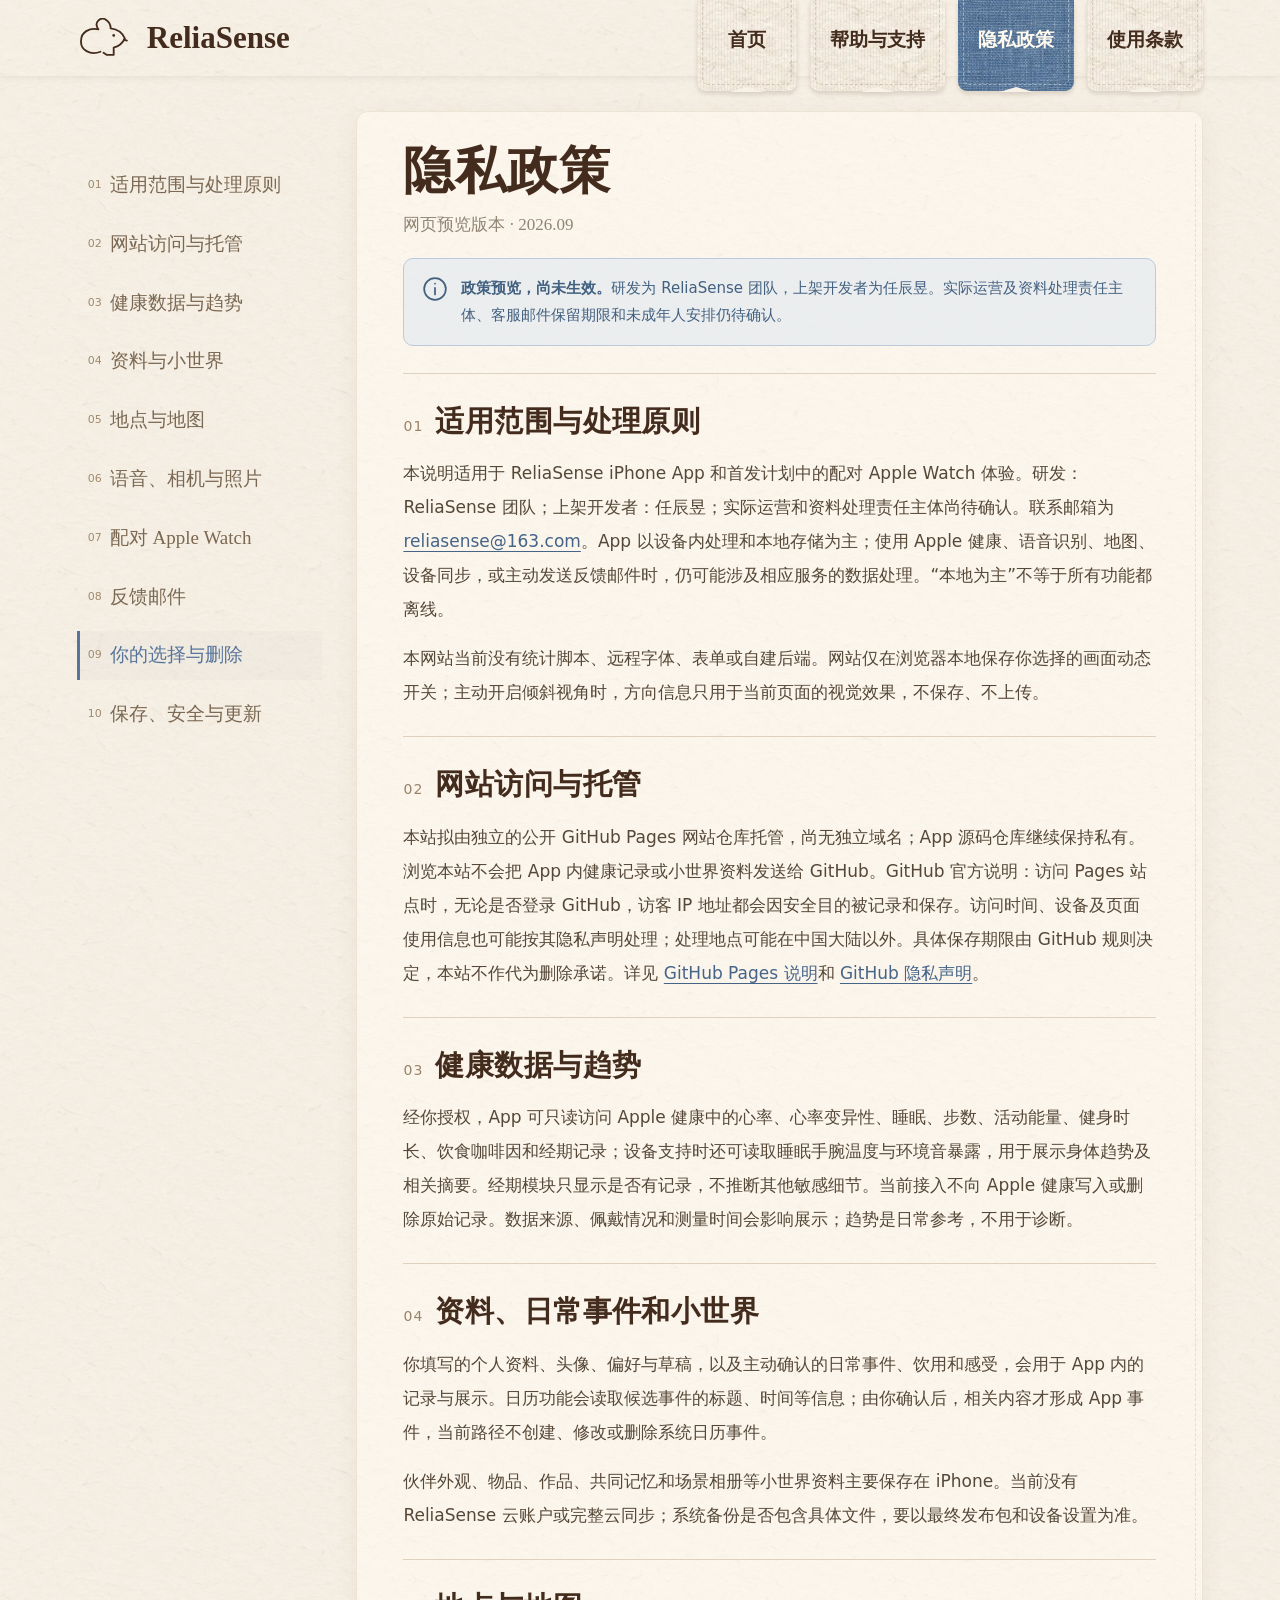
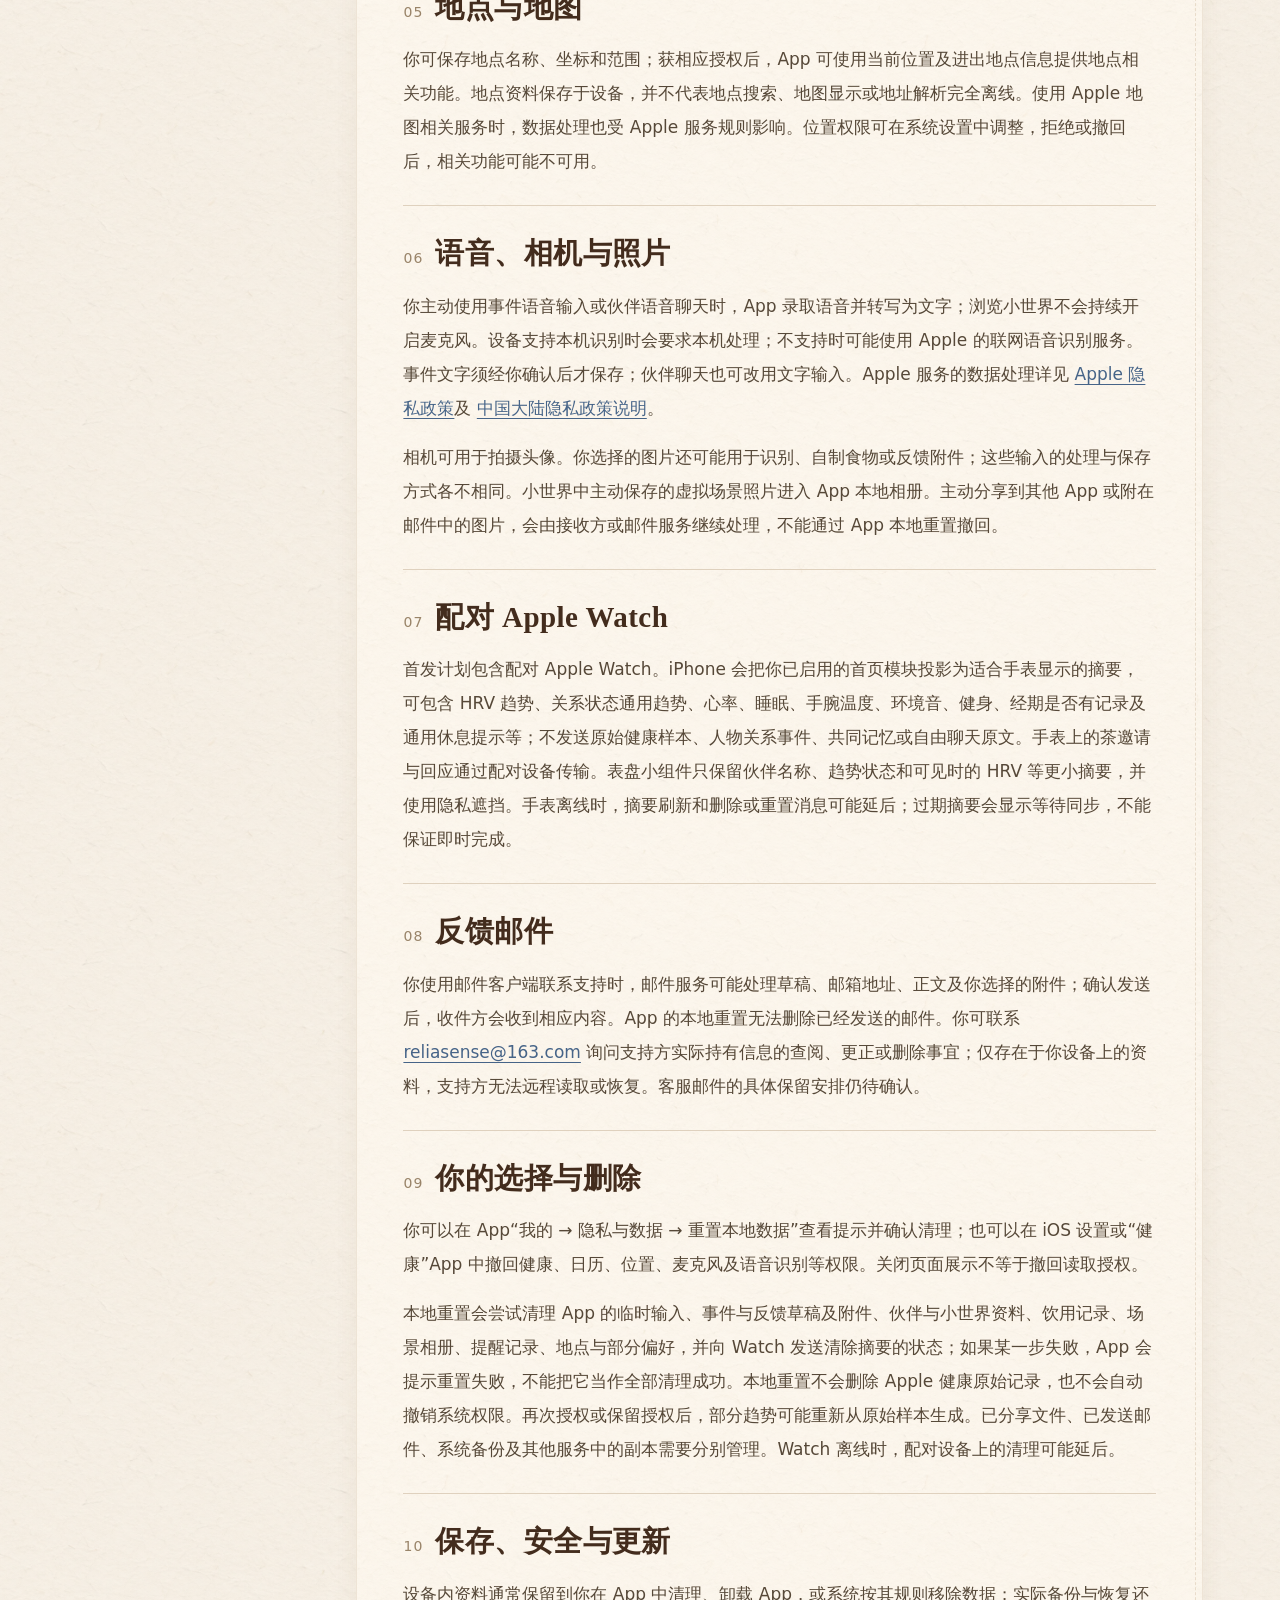
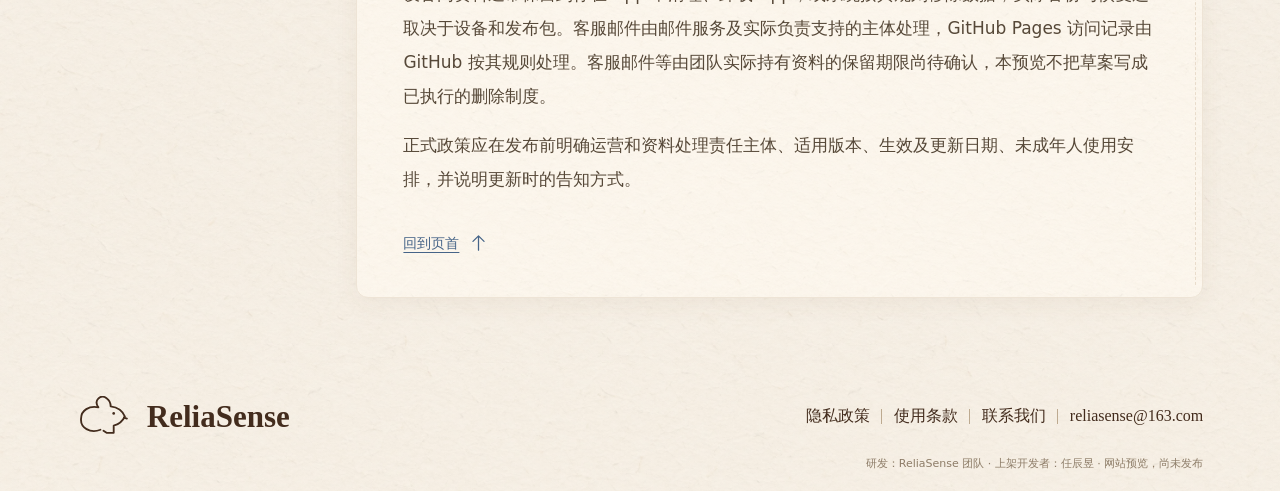
==== privacy/index.html @ 0015ffad "初始化独立 GitHub Pages 发布包" ====
<!doctype html>
<html lang="zh-CN"><head><meta charset="utf-8"><meta name="viewport" content="width=device-width,initial-scale=1"><meta name="theme-color" content="#f7f1e7"><meta name="description" content="ReliaSense 隐私政策预览：了解相关功能、资料处理及你的选择。"><meta name="robots" content="noindex,nofollow"><title>隐私政策 · ReliaSense</title><link rel="icon" href="../assets/favicon.svg" type="image/svg+xml"><link rel="stylesheet" href="../assets/site.css"><script defer src="../assets/site.js"></script></head>
<body data-page="privacy"><a class="skip-link" href="#main">跳到正文</a><header class="site-header"><div class="header-inner"><a class="brand" href="../" aria-label="ReliaSense 首页"><svg class="icon " viewBox="0 0 52 40" fill="none" stroke="currentColor" stroke-width="1.8" stroke-linecap="round" stroke-linejoin="round" aria-hidden="true"><path d="M23 33c-10 4-20-2-19-11 0-8 8-13 17-11-5-7 2-13 8-9 3 2 4 5 4 8 8 1 12 5 14 10-3 6-7 8-11 9v7h-7l-3-2"/><circle cx="36" cy="17" r="1.3" fill="currentColor" stroke="none"/><path d="m46 21 3 1"/></svg><span>ReliaSense</span></a><nav aria-label="主导航"><a class="bookmark " href="../"><span>首页</span></a><a class="bookmark " href="../support/"><span>帮助与支持</span></a><a class="bookmark selected" href="../privacy/" aria-current="page"><span>隐私政策</span></a><a class="bookmark " href="../terms/"><span>使用条款</span></a></nav></div></header>
<main id="main" class="legal-layout"><aside class="toc" aria-label="本页目录"><details open><summary>本页目录 <svg class="icon " viewBox="0 0 24 24" fill="none" stroke="currentColor" stroke-width="1.6" stroke-linecap="round" stroke-linejoin="round" aria-hidden="true"><path d="m6 9 6 6 6-6"/></svg></summary><nav aria-label="章节"><a href="#overview"><span>01</span>适用范围与处理原则</a><a href="#website"><span>02</span>网站访问与托管</a><a href="#health-data"><span>03</span>健康数据与趋势</a><a href="#records"><span>04</span>资料与小世界</a><a href="#location"><span>05</span>地点与地图</a><a href="#speech"><span>06</span>语音、相机与照片</a><a href="#watch"><span>07</span>配对 Apple Watch</a><a href="#feedback"><span>08</span>反馈邮件</a><a href="#choices"><span>09</span>你的选择与删除</a><a href="#retention"><span>10</span>保存、安全与更新</a></nav></details></aside><article class="legal-paper"><header class="document-header"><h1>隐私政策</h1><p class="document-version">网页预览版本 · 2026.09</p><div class="draft-notice"><svg class="icon " viewBox="0 0 24 24" fill="none" stroke="currentColor" stroke-width="1.6" stroke-linecap="round" stroke-linejoin="round" aria-hidden="true"><circle cx="12" cy="12" r="10"/><path d="M12 11v6m0-10v.1"/></svg><p><strong>政策预览，尚未生效。</strong>研发为 ReliaSense 团队，上架开发者为任辰昱。实际运营及资料处理责任主体、客服邮件保留期限和未成年人安排仍待确认。</p></div></header><section id="overview" class="legal-section"><h2><span class="chapter-number">01</span>适用范围与处理原则</h2><p>本说明适用于 ReliaSense iPhone App 和首发计划中的配对 Apple Watch 体验。研发：ReliaSense 团队；上架开发者：任辰昱；实际运营和资料处理责任主体尚待确认。联系邮箱为 <a href="mailto:reliasense@163.com">reliasense@163.com</a>。App 以设备内处理和本地存储为主；使用 Apple 健康、语音识别、地图、设备同步，或主动发送反馈邮件时，仍可能涉及相应服务的数据处理。“本地为主”不等于所有功能都离线。</p><p>本网站当前没有统计脚本、远程字体、表单或自建后端。网站仅在浏览器本地保存你选择的画面动态开关；主动开启倾斜视角时，方向信息只用于当前页面的视觉效果，不保存、不上传。</p></section><section id="website" class="legal-section"><h2><span class="chapter-number">02</span>网站访问与托管</h2><p>本站拟由独立的公开 GitHub Pages 网站仓库托管，尚无独立域名；App 源码仓库继续保持私有。浏览本站不会把 App 内健康记录或小世界资料发送给 GitHub。GitHub 官方说明：访问 Pages 站点时，无论是否登录 GitHub，访客 IP 地址都会因安全目的被记录和保存。访问时间、设备及页面使用信息也可能按其隐私声明处理；处理地点可能在中国大陆以外。具体保存期限由 GitHub 规则决定，本站不作代为删除承诺。详见 <a href="https://docs.github.com/en/pages/getting-started-with-github-pages/what-is-github-pages">GitHub Pages 说明</a>和 <a href="https://docs.github.com/en/site-policy/privacy-policies/github-general-privacy-statement">GitHub 隐私声明</a>。</p></section><section id="health-data" class="legal-section"><h2><span class="chapter-number">03</span>健康数据与趋势</h2><p>经你授权，App 可只读访问 Apple 健康中的心率、心率变异性、睡眠、步数、活动能量、健身时长、饮食咖啡因和经期记录；设备支持时还可读取睡眠手腕温度与环境音暴露，用于展示身体趋势及相关摘要。经期模块只显示是否有记录，不推断其他敏感细节。当前接入不向 Apple 健康写入或删除原始记录。数据来源、佩戴情况和测量时间会影响展示；趋势是日常参考，不用于诊断。</p></section><section id="records" class="legal-section"><h2><span class="chapter-number">04</span>资料、日常事件和小世界</h2><p>你填写的个人资料、头像、偏好与草稿，以及主动确认的日常事件、饮用和感受，会用于 App 内的记录与展示。日历功能会读取候选事件的标题、时间等信息；由你确认后，相关内容才形成 App 事件，当前路径不创建、修改或删除系统日历事件。</p><p>伙伴外观、物品、作品、共同记忆和场景相册等小世界资料主要保存在 iPhone。当前没有 ReliaSense 云账户或完整云同步；系统备份是否包含具体文件，要以最终发布包和设备设置为准。</p></section><section id="location" class="legal-section"><h2><span class="chapter-number">05</span>地点与地图</h2><p>你可保存地点名称、坐标和范围；获相应授权后，App 可使用当前位置及进出地点信息提供地点相关功能。地点资料保存于设备，并不代表地点搜索、地图显示或地址解析完全离线。使用 Apple 地图相关服务时，数据处理也受 Apple 服务规则影响。位置权限可在系统设置中调整，拒绝或撤回后，相关功能可能不可用。</p></section><section id="speech" class="legal-section"><h2><span class="chapter-number">06</span>语音、相机与照片</h2><p>你主动使用事件语音输入或伙伴语音聊天时，App 录取语音并转写为文字；浏览小世界不会持续开启麦克风。设备支持本机识别时会要求本机处理；不支持时可能使用 Apple 的联网语音识别服务。事件文字须经你确认后才保存；伙伴聊天也可改用文字输入。Apple 服务的数据处理详见 <a href="https://www.apple.com/legal/privacy/szh/">Apple 隐私政策</a>及 <a href="https://www.apple.com.cn/legal/privacy/disclosure/">中国大陆隐私政策说明</a>。</p><p>相机可用于拍摄头像。你选择的图片还可能用于识别、自制食物或反馈附件；这些输入的处理与保存方式各不相同。小世界中主动保存的虚拟场景照片进入 App 本地相册。主动分享到其他 App 或附在邮件中的图片，会由接收方或邮件服务继续处理，不能通过 App 本地重置撤回。</p></section><section id="watch" class="legal-section"><h2><span class="chapter-number">07</span>配对 Apple Watch</h2><p>首发计划包含配对 Apple Watch。iPhone 会把你已启用的首页模块投影为适合手表显示的摘要，可包含 HRV 趋势、关系状态通用趋势、心率、睡眠、手腕温度、环境音、健身、经期是否有记录及通用休息提示等；不发送原始健康样本、人物关系事件、共同记忆或自由聊天原文。手表上的茶邀请与回应通过配对设备传输。表盘小组件只保留伙伴名称、趋势状态和可见时的 HRV 等更小摘要，并使用隐私遮挡。手表离线时，摘要刷新和删除或重置消息可能延后；过期摘要会显示等待同步，不能保证即时完成。</p></section><section id="feedback" class="legal-section"><h2><span class="chapter-number">08</span>反馈邮件</h2><p>你使用邮件客户端联系支持时，邮件服务可能处理草稿、邮箱地址、正文及你选择的附件；确认发送后，收件方会收到相应内容。App 的本地重置无法删除已经发送的邮件。你可联系 <a href="mailto:reliasense@163.com">reliasense@163.com</a> 询问支持方实际持有信息的查阅、更正或删除事宜；仅存在于你设备上的资料，支持方无法远程读取或恢复。客服邮件的具体保留安排仍待确认。</p></section><section id="choices" class="legal-section"><h2><span class="chapter-number">09</span>你的选择与删除</h2><p>你可以在 App“我的 → 隐私与数据 → 重置本地数据”查看提示并确认清理；也可以在 iOS 设置或“健康”App 中撤回健康、日历、位置、麦克风及语音识别等权限。关闭页面展示不等于撤回读取授权。</p><p>本地重置会尝试清理 App 的临时输入、事件与反馈草稿及附件、伙伴与小世界资料、饮用记录、场景相册、提醒记录、地点与部分偏好，并向 Watch 发送清除摘要的状态；如果某一步失败，App 会提示重置失败，不能把它当作全部清理成功。本地重置不会删除 Apple 健康原始记录，也不会自动撤销系统权限。再次授权或保留授权后，部分趋势可能重新从原始样本生成。已分享文件、已发送邮件、系统备份及其他服务中的副本需要分别管理。Watch 离线时，配对设备上的清理可能延后。</p></section><section id="retention" class="legal-section"><h2><span class="chapter-number">10</span>保存、安全与更新</h2><p>设备内资料通常保留到你在 App 中清理、卸载 App，或系统按其规则移除数据；实际备份与恢复还取决于设备和发布包。客服邮件由邮件服务及实际负责支持的主体处理，GitHub Pages 访问记录由 GitHub 按其规则处理。客服邮件等由团队实际持有资料的保留期限尚待确认，本预览不把草案写成已执行的删除制度。</p><p>正式政策应在发布前明确运营和资料处理责任主体、适用版本、生效及更新日期、未成年人使用安排，并说明更新时的告知方式。</p></section><a class="back-top" href="#main">回到页首 <svg class="icon " viewBox="0 0 24 24" fill="none" stroke="currentColor" stroke-width="1.6" stroke-linecap="round" stroke-linejoin="round" aria-hidden="true"><path d="M3 12h18M14 5l7 7-7 7"/></svg></a></article></main>
<footer class="site-footer"><div class="footer-inner"><a class="brand" href="../"><svg class="icon " viewBox="0 0 52 40" fill="none" stroke="currentColor" stroke-width="1.8" stroke-linecap="round" stroke-linejoin="round" aria-hidden="true"><path d="M23 33c-10 4-20-2-19-11 0-8 8-13 17-11-5-7 2-13 8-9 3 2 4 5 4 8 8 1 12 5 14 10-3 6-7 8-11 9v7h-7l-3-2"/><circle cx="36" cy="17" r="1.3" fill="currentColor" stroke="none"/><path d="m46 21 3 1"/></svg><span>ReliaSense</span></a><div class="footer-links"><a href="../privacy/">隐私政策</a><a href="../terms/">使用条款</a><a href="../support/">联系我们</a><a href="mailto:reliasense@163.com">reliasense@163.com</a></div></div><p class="preview-caption">研发：ReliaSense 团队 · 上架开发者：任辰昱 · 网站预览，尚未发布</p></footer><div class="cursor-halo" aria-hidden="true"></div><div class="toast" role="status" aria-live="polite" aria-atomic="true"></div></body></html>
---- assets/site.css ----
:root{--paper:#f7f1e7;--surface:#fffaf1;--ink:#432c1d;--muted:#766451;--line:#dfd1be;--blue:#57749b;--sage:#83885e;--ochre:#b78148;--serif:'Songti SC','STSong','Noto Serif CJK SC',Georgia,serif;--sans:'PingFang SC','Microsoft YaHei',system-ui,sans-serif;--shadow:0 12px 24px -14px #70503965,0 2px 4px #70503922;--grain:url("data:image/svg+xml,%3Csvg xmlns='http://www.w3.org/2000/svg' width='180' height='180'%3E%3Cfilter id='n'%3E%3CfeTurbulence type='fractalNoise' baseFrequency='.78' numOctaves='3' stitchTiles='stitch'/%3E%3CfeColorMatrix type='saturate' values='0'/%3E%3C/filter%3E%3Cpath fill='%23000' opacity='.11' filter='url(%23n)' d='M0 0h180v180H0z'/%3E%3C/svg%3E");--cloth:repeating-linear-gradient(0deg,#fff1 0 1px,transparent 1px 3px),repeating-linear-gradient(90deg,#00000009 0 1px,transparent 1px 3px)}
*{box-sizing:border-box}html{scroll-behavior:smooth;scroll-padding-top:112px}body{margin:0;color:var(--ink);background:var(--paper);background-image:var(--grain);font-family:var(--sans);font-size:17px;line-height:1.8}h1,h2,h3,p{margin:0}h1,h2,h3{font-family:var(--serif);font-weight:700;line-height:1.45;letter-spacing:.015em}a{color:inherit;text-decoration:none}button,input{font:inherit;color:inherit}button{cursor:pointer}button,a,input{-webkit-tap-highlight-color:transparent}button:disabled{cursor:default;opacity:.55}img{display:block;max-width:100%;height:auto}svg{flex-shrink:0}.icon{display:inline-block;width:24px;height:24px;vertical-align:middle}a:focus-visible,button:focus-visible,summary:focus-visible,input:focus-visible{outline:3px solid var(--blue);outline-offset:6px}::selection{color:#fff;background:var(--blue)}[hidden]{display:none!important}.sr-only{position:absolute;width:1px;height:1px;overflow:hidden;clip-path:inset(50%);white-space:nowrap}.skip-link{position:fixed;top:8px;left:16px;transform:translateY(-160%);z-index:100;background:var(--paper);padding:8px 20px;border:2px solid var(--blue)}.skip-link:focus{transform:none}
.site-header{height:76px;position:relative;z-index:20;background:var(--paper);background-image:var(--grain);box-shadow:0 1px 8px #51361c18}.header-inner{height:100%;width:88%;max-width:1400px;margin:auto;display:flex;align-items:center;justify-content:space-between;gap:32px}.brand{display:inline-flex;align-items:center;gap:17px;white-space:nowrap;font-family:Georgia,var(--serif);font-weight:600;font-size:31px;line-height:1.2}.brand .icon{width:53px;height:41px}.site-header nav{display:flex;align-self:flex-start;gap:13px}.bookmark{position:relative;display:grid;place-items:center;min-width:100px;height:91px;padding:0 20px 10px;font-family:var(--serif);font-size:19px;font-weight:600;background-color:#ede2d0;background-image:var(--cloth),var(--grain);border-radius:0 0 9px 9px;filter:drop-shadow(0 3px 2px #442b1826);transform-origin:top center;transition:transform .4s cubic-bezier(.18,.8,.3,1.6),background-color .3s}.bookmark::before{content:'';position:absolute;inset:0 5px 6px;border:1px dashed #a38e705a;border-top:0;border-radius:0 0 6px 6px;pointer-events:none}.bookmark::after{content:'';position:absolute;bottom:-1px;width:34px;height:5px;left:calc(50% - 17px);background:var(--paper);clip-path:polygon(0 100%,50% 0,100% 100%)}.bookmark.selected{background-color:var(--blue);color:#fff9ee}.bookmark.selected::before{border-color:#ffffff6b}.bookmark:hover{transform:rotate(-2deg) translateY(4px)}
.hero{position:relative;height:49vw;min-height:600px;max-height:820px;overflow:hidden;isolation:isolate}.scene{--scene-x:0px;--scene-y:0px;--scene-r:0deg;--scroll-depth:0px}.scene-art{position:absolute;inset:0;z-index:-2;pointer-events:none;transform:translate3d(var(--scene-x),calc(var(--scene-y) + var(--scroll-depth)),0) scale(1.035);transform-origin:68% 60%}.hero-image{position:absolute;top:-5vw;width:100%;height:auto;max-width:none}.hero-content{position:relative;width:88%;max-width:1400px;margin:0 auto;padding-top:7.2vw;z-index:2;pointer-events:none}.hero-content>*{pointer-events:auto;width:fit-content;max-width:47%}.hero h1{font-size:clamp(42px,3.85vw,62px);line-height:1.5;letter-spacing:0}.hero-content>p{font-family:var(--serif);font-size:clamp(20px,1.65vw,26px);line-height:1.65;margin-top:22px}.hero-actions{display:flex;gap:20px;margin-top:32px;align-items:center}.magnet{display:inline-flex;position:relative;isolation:isolate;align-items:center;justify-content:center;min-height:66px;padding:15px 32px;border:0;background:none;font:600 22px/1.3 var(--serif);white-space:nowrap;touch-action:manipulation;--mx:0px;--my:0px;--tx:0px;--ty:0px}.button-surface{position:absolute;inset:0;z-index:-1;border:1px solid #ffffff65;border-radius:11px;background:var(--surface);background-image:var(--grain);box-shadow:inset 0 1px 1px #fff,0 4px 2px -2px #9b7d5145,0 11px 21px -8px #6d4d3280;transform:translate3d(var(--mx),var(--my),0);transition:box-shadow .25s}.blue .button-surface{background-color:var(--blue);background-image:var(--cloth),var(--grain);box-shadow:inset 0 1px 1px #ffffff45,0 4px 2px -2px #34476580,0 11px 21px -8px #3f4a5a7a}.blue{color:#fffaf2}.button-label{display:flex;gap:15px;align-items:center;transform:translate3d(var(--tx),var(--ty),0)}.button-label .icon{width:29px;height:29px}.magnet:active .button-surface{box-shadow:inset 0 2px 5px #70503935,0 2px 4px #70503940}.magnet:hover .button-surface{filter:brightness(1.025)}.motion-controls{display:flex;flex-wrap:wrap;gap:4px 18px;margin-top:27px}.quiet-button{display:inline-flex;gap:7px;align-items:center;border:0;background:transparent;padding:5px 0;color:#66533e;font:14px/1.5 var(--sans);min-height:36px}.quiet-button .icon{width:17px;height:17px}.quiet-button:hover{color:var(--blue)}.tilt-button{display:none}.tilt-status{font-size:12px;line-height:1.7;flex-basis:100%;max-width:340px}.tilt-status:empty{display:none}.art-caption{position:absolute;bottom:7%;right:6%;z-index:3;font-family:var(--serif);font-size:17px;letter-spacing:.12em;transform:rotate(-4deg);color:#6f4c30;text-shadow:0 1px 3px #fff9e5}.scene-foreground{position:absolute;z-index:1;pointer-events:none;width:24%;right:-7%;bottom:-13%;transform:translate3d(calc(var(--scene-x) * -2),calc(var(--scene-y) * -1.5),0) rotate(var(--scene-r));filter:blur(.7px)}
.sun-dust{position:absolute;inset:0;overflow:hidden}.sun-dust i{position:absolute;width:3px;height:3px;left:calc(44% + var(--i) * 5%);top:calc(17% + var(--i) * 7%);border-radius:50%;background:#fffbd5;box-shadow:0 0 5px 2px #fff6d380;opacity:.35;animation:dust 8s calc(var(--i) * -.87s) ease-in-out infinite}.steam{position:absolute;left:67.8%;top:56%;width:6%;height:12%;transform:rotate(-4deg)}.steam i{position:absolute;bottom:0;width:10px;height:38px;border-radius:50%;border-left:3px solid #fffaf0;filter:blur(3px);opacity:0;animation:steam 4.8s infinite}.steam i:nth-child(2){left:12px;animation-delay:1.6s}.steam i:nth-child(3){left:24px;animation-delay:3.2s}@keyframes steam{0%{opacity:0;transform:translate(0,12px) scale(.6)}25%{opacity:.55}100%{opacity:0;transform:translate(12px,-50px) scale(1.4)}}@keyframes dust{0%,100%{transform:translate3d(0,0,0);opacity:.15}50%{transform:translate3d(12px,-27px,0);opacity:.6}}
.torn-paper{position:relative;background:var(--paper);background-image:var(--grain)}.torn-paper::before{content:'';position:absolute;top:-14px;left:0;right:0;height:16px;background:inherit;clip-path:polygon(0 35%,2% 55%,4% 33%,6% 45%,8% 20%,10% 43%,13% 25%,16% 50%,18% 36%,21% 65%,24% 42%,27% 69%,30% 44%,33% 70%,36% 31%,39% 44%,42% 26%,45% 50%,48% 31%,51% 65%,54% 41%,57% 48%,60% 20%,63% 43%,66% 15%,69% 40%,72% 29%,75% 46%,78% 24%,81% 43%,84% 20%,87% 43%,90% 14%,93% 38%,96% 17%,100% 40%,100% 100%,0 100%)}.features{padding:58px 5.5% 40px;scroll-margin-top:20px}.section-heading{text-align:center}.section-heading h2{font-size:46px}.section-heading>p{font-family:var(--serif);font-size:23px;margin-top:10px}.flourish{display:flex;justify-content:center;align-items:center;gap:22px;color:var(--sage);margin-top:16px}.flourish::before,.flourish::after{content:'';width:92px;height:1px;background:#c1af9180}.flourish .icon{width:31px;height:31px}.feature-grid{max-width:1400px;margin:57px auto 0;display:grid;grid-template-columns:repeat(3,minmax(0,1fr));gap:32px}.feature-card{perspective:1000px;min-width:0}.card-inner{position:relative;background:var(--surface);background-image:var(--grain);border:1px solid #efe3d3;border-radius:14px;padding:25px 24px 30px;box-shadow:var(--shadow);transform:rotate(var(--card-angle)) rotateX(var(--rx,0deg)) rotateY(var(--ry,0deg));transform-style:preserve-3d;transition:box-shadow .3s}.card-inner::after{content:'';position:absolute;inset:5px;border:1px dashed #d7c4a966;pointer-events:none;border-radius:10px}.cloth-tab{position:absolute;z-index:2;top:-22px;left:50%;transform:translateX(-50%) translateZ(25px);padding:12px 36px;border-radius:10px;color:#fffbf0;font:600 23px/1.3 var(--serif);background-image:var(--cloth),var(--grain);box-shadow:0 3px 5px #38281730}.cloth-tab::before{content:'';position:absolute;inset:5px;border:1px dashed #f8f1d999;border-radius:7px}.cloth-tab.blue{background-color:var(--blue)}.cloth-tab.sage{background-color:var(--sage)}.cloth-tab.ochre{background-color:var(--ochre)}.card-art{overflow:hidden;border-radius:5px;aspect-ratio:1.65;background:#ede1cb}.card-art img{width:100%;height:100%;object-fit:cover;transition:transform .8s cubic-bezier(.2,.65,.3,1)}.card-copy{position:relative;z-index:1;text-align:center;padding-top:17px;transform:translateZ(15px)}.card-copy>.icon{width:43px;height:43px;margin-bottom:5px}.card-copy h3{font-size:clamp(23px,1.85vw,29px);white-space:nowrap;letter-spacing:0}.tiny-rule{height:1px;width:58px;background:#b79975;margin:16px auto}.card-copy p{font-family:var(--serif);font-size:22px;line-height:1.7}.illustration-note{text-align:center;font-size:12px;color:var(--muted);margin-top:27px}.support-band{position:relative;overflow:hidden;display:flex;align-items:center;justify-content:space-between;gap:36px;padding:39px max(9%,calc((100vw - 1250px) / 2));color:#fffaf2;background-color:var(--blue);background-image:var(--cloth),var(--grain)}.support-band>img{position:absolute;width:240px;left:-88px;bottom:-84px;pointer-events:none;transform:rotate(16deg)}.support-band>div{position:relative}.support-band h2{font-size:36px}.support-band p{font-family:var(--serif);font-size:21px;margin-top:6px}.support-band .magnet{flex-shrink:0;color:var(--ink)}.site-footer{position:relative;padding:33px 6% 17px;background-image:var(--grain)}.footer-inner{max-width:1400px;margin:auto;display:flex;justify-content:space-between;align-items:center;gap:30px}.footer-links{display:flex;gap:24px;align-items:center;flex-wrap:wrap;font-family:var(--serif);font-size:16px}.footer-links a+a{position:relative}.footer-links a+a::before{content:'';position:absolute;left:-13px;top:7px;width:1px;height:15px;background:#bdaa90}.footer-links a:hover{color:var(--blue)}.preview-caption{max-width:1400px;margin:17px auto 0;font-size:11px;text-align:right;color:#8d7c67}
.support-hero{position:relative;isolation:isolate;min-height:430px;overflow:hidden}.support-image{position:absolute;width:100%;max-width:none;top:-14vw}.support-intro{width:88%;max-width:1400px;margin:auto;padding:66px 0 61px}.support-intro h1{font-size:clamp(37px,3.7vw,58px)}.support-intro>p{font-family:var(--serif);font-size:25px;margin-top:8px}.contact-paper{display:flex;align-items:center;gap:28px;margin-top:33px;padding:25px 29px;width:fit-content;background:var(--surface);background-image:var(--grain);border:1px solid #fff4dc;border-radius:13px;box-shadow:var(--shadow)}.contact-symbol{width:60px;height:50px}.contact-address{border-left:1px solid #c9b89e;padding-left:28px}.contact-address h2{font-size:23px;line-height:1.4}.contact-address a{font-family:Georgia,serif;font-size:26px;line-height:1.3}.contact-address a:hover{text-decoration:underline}.contact-actions{display:flex;gap:16px;margin-left:28px}.contact-actions .magnet{font-size:21px;min-height:58px;padding:13px 30px}.faq-section{padding:36px 6% 60px}.faq-top,.faq-filters,.faq-list,.faq-count,.empty-state,.support-note{max-width:1400px;margin-inline:auto}.faq-top{display:flex;align-items:center;justify-content:space-between;gap:24px}.faq-top h2{font-size:39px}.faq-search{display:flex;align-items:center;gap:10px;border-bottom:1px solid #bfa88a;padding:5px 1px;max-width:290px;color:var(--muted)}.faq-search .icon{width:19px;height:19px}.faq-search input{border:0;background:transparent;width:100%;min-width:0;font-size:15px;line-height:2.2}.faq-search input:focus-visible{outline-offset:2px}.faq-filters{display:flex;gap:12px;margin-top:20px}.faq-filters button{flex:1;padding:11px 14px;border:1px solid #eee1ce;border-radius:7px;background-color:var(--surface);background-image:var(--cloth),var(--grain);box-shadow:0 3px 7px #76513316;font:19px/1.5 var(--serif);transition:background-color .25s,transform .3s}.faq-filters [aria-pressed=true]{color:#fff9f0;background-color:var(--blue)}.faq-filters button:hover{transform:translateY(-2px)}.faq-count{font-size:12px;color:var(--muted);margin-top:17px;margin-bottom:5px}.faq-item{border-bottom:1px dashed #cdbda4;scroll-margin-top:95px}.faq-item summary{list-style:none;font-family:var(--serif);font-weight:600;font-size:22px;line-height:1.6;cursor:pointer;padding:20px 25px;display:flex;align-items:center;justify-content:space-between;gap:20px}.faq-item summary::-webkit-details-marker{display:none}.faq-item summary .icon{transition:transform .25s}.faq-item[open]{margin:3px 0 6px;border:1px solid #eadfce;border-radius:12px;background:var(--surface);background-image:var(--grain);box-shadow:0 3px 12px #67472808}.faq-item[open] summary{padding-bottom:10px}.faq-item[open] summary .icon{transform:rotate(180deg)}.faq-answer{padding:0 25px 23px;font-size:17px;line-height:1.95;color:#61503e}.faq-answer a,.legal-paper a{color:#466488;text-decoration:underline;text-underline-offset:4px;text-decoration-thickness:1px}.empty-state{text-align:center;padding:40px;font-family:var(--serif)}.empty-state>.icon{width:40px;height:40px;margin-bottom:8px;color:var(--sage)}.text-button{padding:0;background:transparent;border:0;border-bottom:1px solid;color:var(--blue)}.support-note{border-top:1px solid var(--line);margin-top:50px;padding-top:38px;text-align:center}.support-note h3{font-size:26px}.support-note p{font-size:16px;margin-top:10px;color:var(--muted)}.support-note a{display:inline-flex;gap:8px;align-items:center;color:var(--blue);margin-top:14px;font-size:15px}.support-note .icon{width:21px;height:21px}
.legal-layout{display:grid;grid-template-columns:245px minmax(0,1fr);gap:34px;max-width:1400px;width:88%;margin:35px auto 65px;align-items:start}.toc{position:sticky;top:35px;margin-top:50px}.toc summary{display:none}.toc nav{display:flex;flex-direction:column;gap:10px}.toc a{display:flex;align-items:flex-start;gap:8px;font-family:var(--serif);font-size:19px;padding:9px 8px;border-left:3px solid transparent;color:#7b6852;line-height:1.6}.toc a span{font:11px/2.8 var(--sans);color:#a08a6d}.toc a:hover,.toc a.current{color:var(--blue);border-left-color:var(--blue);background:#5d789507}.legal-paper{background:var(--surface);background-image:var(--grain);padding:23px 5.5% 40px;border-radius:12px;border:1px solid #eee4d6;box-shadow:0 5px 24px #694c2910;min-width:0;position:relative}.legal-paper::after{content:'';position:absolute;right:6px;top:12px;bottom:12px;border-right:1px dashed #d9c7ae88;pointer-events:none}.document-header h1{font-size:51px;line-height:1.45}.document-version{color:#918474;font-family:var(--serif);font-size:17px;margin-top:1px}.draft-notice{display:flex;gap:13px;align-items:flex-start;padding:16px 18px;border:1px solid #bbcadc;border-radius:10px;background:#e6ebf1bb;margin:17px 0 25px;color:#426080;font-size:15px;line-height:1.8}.draft-notice .icon{width:26px;height:26px;margin-top:1px}.legal-section{border-top:1px solid var(--line);padding-top:26px;margin-top:27px;scroll-margin-top:28px}.legal-section h2{font-size:29px;line-height:1.5;margin-bottom:13px;display:flex;gap:12px;align-items:baseline}.chapter-number{font:14px/1.4 var(--sans);color:#998469;letter-spacing:.08em}.legal-section p{font-size:17px;line-height:2;overflow-wrap:anywhere;color:#564838}.legal-section p+p{margin-top:15px}.back-top{display:inline-flex;gap:10px;align-items:center;font-size:14px;margin-top:35px}.back-top .icon{width:19px;transform:rotate(-90deg)}
.cursor-halo{pointer-events:none;position:fixed;z-index:90;top:0;left:0;width:31px;height:31px;border:1px solid #b59b6d99;border-radius:50%;background:#ffe6a11a;opacity:0;transition:width .22s,height .22s,background-color .22s,opacity .2s;margin:-15px 0 0 -15px}.cursor-halo.active{opacity:1}.cursor-halo.over-control{width:45px;height:45px;background:#9baeca22;margin:-22px 0 0 -22px;border-color:#6b84a080}.cursor-ripple{pointer-events:none;position:fixed;z-index:89;border:1px solid #b29b7377;width:18px;height:18px;border-radius:50%;margin:-9px;animation:ripple .85s ease-out forwards}@keyframes ripple{to{transform:scale(4);opacity:0}}.toast{position:fixed;z-index:100;left:50%;bottom:24px;max-width:calc(100% - 32px);width:max-content;padding:12px 22px;border:1px solid #d7c4a9;border-radius:10px;background:var(--surface);background-image:var(--grain);box-shadow:var(--shadow);font-size:14px;opacity:0;transform:translate(-50%,20px);transition:.25s;pointer-events:none}.toast.visible{opacity:1;transform:translate(-50%,0)}
@media(hover:hover) and (pointer:fine){.feature-card:hover .card-art img{transform:scale(1.045)}.feature-card:hover .card-inner{box-shadow:0 20px 40px -20px #6e512c66,0 6px 9px #78512c22}.tilt-button{display:none}}
@media(hover:none),(pointer:coarse){.tilt-button{display:inline-flex}.cursor-halo{display:none}.bookmark:hover{transform:none}.faq-filters button:hover{transform:none}}
@media(min-width:1600px){.hero-content{padding-top:115px}.hero-image{top:-80px}.support-image{top:-240px}}
@media(max-width:1100px) and (min-width:721px){.header-inner{width:91%;gap:18px}.brand{font-size:28px;gap:10px}.brand .icon{width:46px}.bookmark{padding-inline:14px;min-width:80px;font-size:17px}.site-header nav{gap:10px}.hero-content{width:91%;padding-top:86px}.hero{min-height:560px}.hero-content>*{max-width:49%}.hero h1{font-size:39px}.hero-content>p{font-size:19px}.hero-actions{gap:14px}.hero-actions .magnet{padding:14px 22px;font-size:19px;min-height:59px}.hero-image{width:110%;left:-5%;top:-26px}.feature-grid{gap:19px}.card-inner{padding:22px 15px}.card-copy h3{font-size:21px;white-space:normal}.card-copy p{font-size:19px}.cloth-tab{font-size:21px;padding:11px 29px}.support-band{padding-inline:7%}.support-band h2{font-size:29px}.support-band p{font-size:17px}.support-band .magnet{font-size:20px;padding-inline:23px}.footer-inner{align-items:flex-start}.footer-links{justify-content:flex-end;max-width:440px;gap:13px 23px}.contact-actions{margin-left:0}.contact-paper{gap:18px;padding:21px}.contact-symbol{width:42px}.contact-address{padding-left:20px}.contact-address a{font-size:23px}.contact-actions .magnet{padding:12px 23px;font-size:19px}.legal-layout{width:92%;grid-template-columns:205px minmax(0,1fr);gap:18px}.toc a{font-size:17px}.legal-paper{padding-inline:5%}}
@media(max-width:720px){html{scroll-padding-top:20px}body{font-size:16px}.site-header{height:auto}.header-inner{width:100%;flex-direction:column;gap:0}.brand{font-size:28px;gap:12px}.brand .icon{width:45px;height:35px}.site-header .brand{height:67px}.site-header nav{align-self:stretch;justify-content:center;gap:8px;padding:0 12px}.bookmark{height:57px;padding:0 11px 6px;font-size:15px;min-width:0;flex:1;max-width:145px;border-radius:5px 5px 8px 8px}.bookmark::before{border-top:1px dashed #a38e705a;inset:4px 4px 5px}.hero{height:750px;min-height:0;max-height:none}.hero-content{width:100%;padding:47px 24px 0;text-align:center}.hero-content>*{max-width:100%;margin-inline:auto;pointer-events:auto}.hero h1{font-size:34px;line-height:1.5;letter-spacing:0}.hero-content>p{margin-top:17px;font-size:18px;line-height:1.8}.desktop-break{display:none}.hero-actions{justify-content:center;gap:16px;margin-top:25px}.magnet{font-size:19px;min-height:56px;padding:14px 23px}.button-label{gap:10px}.button-label .icon{width:25px;height:25px}.motion-controls{justify-content:center;gap:4px 15px;margin-top:18px}.quiet-button{font-size:12px}.quiet-button .icon{width:16px;height:16px}.tilt-status{max-width:290px;font-size:11px}.hero .scene-art{inset:310px 0 0;transform:translate3d(var(--scene-x),var(--scene-y),0) scale(1.035)}.hero-image{top:0;left:-52%;width:161%;max-width:none}.hero .scene-art::before{content:'';position:absolute;z-index:1;top:-1px;left:0;right:0;height:90px;background:linear-gradient(var(--paper),transparent);pointer-events:none}.scene-foreground{width:43%;right:-15%;bottom:-3%}.art-caption{bottom:28px;right:24px;font-size:12px;transform:rotate(-3deg);letter-spacing:.08em}.steam{top:48%;left:66%}.features{padding:41px 22px 28px}.section-heading h2{font-size:32px}.section-heading>p{font-size:18px;max-width:320px;margin:12px auto 0;line-height:1.8}.flourish{margin-top:12px;gap:18px}.flourish::before,.flourish::after{width:60px}.flourish .icon{width:26px;height:26px}.feature-grid{grid-template-columns:1fr;gap:46px;max-width:440px;margin-top:48px}.card-inner{padding:23px 20px 28px}.card-art{aspect-ratio:1.65}.card-copy{padding-top:18px}.card-copy>.icon{width:37px;height:37px}.card-copy h3{font-size:24px;white-space:normal}.card-copy p{font-size:20px}.cloth-tab{font-size:21px;padding:11px 34px}.tiny-rule{margin:12px auto}.illustration-note{font-size:11px;max-width:290px;margin:27px auto 0}.support-band{flex-direction:column;gap:22px;padding:37px 26px 39px;text-align:center}.support-band h2{font-size:28px}.support-band p{font-size:18px;line-height:1.8;margin-top:12px;max-width:390px}.support-band>img{width:210px;left:-108px;bottom:-85px}.support-band .magnet{font-size:20px;min-height:58px}.site-footer{padding:29px 22px 15px}.footer-inner{flex-direction:column;gap:22px;align-items:center}.footer-links{gap:9px 26px;justify-content:center;font-size:15px}.footer-links a:last-child{flex-basis:100%;text-align:center}.footer-links a:last-child::before{display:none}.preview-caption{text-align:center;margin-top:19px;font-size:10px}.support-hero{min-height:550px}.support-intro{width:100%;padding:43px 24px 32px}.support-intro h1{font-size:32px;line-height:1.5;max-width:340px}.support-intro>p{font-size:18px;line-height:1.8;max-width:240px;margin-top:12px}.support-hero .scene-art{inset:50px 0 0}.support-image{width:220%;left:-118%;top:34px}.contact-paper{position:relative;flex-wrap:wrap;gap:12px 15px;margin-top:116px;padding:19px 20px;width:100%;max-width:490px}.contact-symbol{width:40px;height:37px}.contact-address{padding-left:16px;flex:1}.contact-address h2{font-size:19px}.contact-address a{font-size:21px}.contact-actions{width:100%;margin:6px 0 0;gap:14px}.contact-actions .magnet{flex:1;min-height:51px;font-size:18px;padding:12px 19px}.faq-section{padding:29px 23px 42px}.faq-top{align-items:flex-start;flex-direction:column;gap:15px}.faq-top h2{font-size:30px}.faq-search{max-width:none;width:100%}.faq-filters{flex-wrap:wrap;gap:9px;margin-top:20px}.faq-filters button{flex:0 1 auto;padding:8px 12px;font-size:16px;min-height:43px}.faq-item summary{font-size:19px;padding:17px 10px;gap:12px}.faq-item summary .icon{width:20px;height:20px}.faq-item[open] summary{padding-inline:15px}.faq-answer{padding:0 15px 20px;font-size:16px;line-height:1.95}.faq-count{margin-top:18px;margin-bottom:8px}.empty-state{padding:35px 12px}.support-note{margin-top:35px;padding-top:28px}.support-note h3{font-size:23px}.support-note p{font-size:15px}.support-note br{display:none}.legal-layout{width:auto;margin:30px 17px 40px;display:block}.toc{position:relative;top:auto;margin:0 2px 18px}.toc details{border-bottom:1px solid var(--line)}.toc summary{display:flex;justify-content:space-between;align-items:center;font-family:var(--serif);font-size:19px;padding:8px 7px 14px;cursor:pointer;list-style:none}.toc summary::-webkit-details-marker{display:none}.toc nav{display:grid;grid-template-columns:1fr 1fr;gap:1px;padding-bottom:15px}.toc a{padding:8px 6px;font-size:14px;gap:5px;line-height:1.5}.toc a span{font-size:10px;line-height:2.2}.legal-paper{padding:22px 21px 32px;border-radius:9px}.document-header h1{font-size:35px}.document-version{font-size:15px;margin-top:5px}.draft-notice{padding:13px 12px;gap:9px;font-size:13px;margin:17px 0 22px;line-height:1.8}.draft-notice .icon{width:21px;height:21px;margin-top:2px}.legal-section{padding-top:23px;margin-top:24px;scroll-margin-top:22px}.legal-section h2{font-size:23px;gap:9px}.chapter-number{font-size:12px}.legal-section p{font-size:16px;line-height:2}.legal-section p+p{margin-top:14px}.back-top{font-size:13px}.toast{bottom:16px;font-size:13px;padding:10px 15px}}
@media(max-width:370px){.hero-content{padding-inline:18px}.hero h1{font-size:30px}.hero-content>p{font-size:17px}.hero-actions .magnet{font-size:17px;padding-inline:20px}.hero{height:700px}.hero-image{width:167%;left:-58%;top:15px}.bookmark{font-size:14px;padding-inline:7px}.site-header nav{gap:6px}.contact-address a{font-size:19px}.contact-paper{padding:17px 14px}.contact-symbol{width:32px}.contact-address{padding-left:12px}.support-intro h1{font-size:30px}.legal-paper{padding-inline:17px}.card-copy h3{font-size:22px}}
html[data-motion=off]{scroll-behavior:auto}html[data-motion=off] *,html[data-motion=off] *::before,html[data-motion=off] *::after{animation:none!important;transition:none!important}html[data-motion=off] .scene-art,html[data-motion=off] .scene-foreground,html[data-motion=off] .button-label,html[data-motion=off] .button-surface{transform:none}html[data-motion=off] .scene-foreground{transform:rotate(0)}html[data-motion=off] .cursor-halo,html[data-motion=off] .cursor-ripple,html[data-motion=off] .sun-dust,html[data-motion=off] .steam{display:none}html[data-motion=off] .card-inner{transform:rotate(var(--card-angle))}html[data-motion=off] .bookmark:hover,html[data-motion=off] .faq-filters button:hover,html[data-motion=off] .feature-card:hover .card-art img{transform:none}
@media(prefers-reduced-motion:reduce){html{scroll-behavior:auto}*,*::before,*::after{animation:none!important;transition:none!important}.scene-art,.scene-foreground,.button-surface,.button-label{transform:none!important}.cursor-halo,.cursor-ripple,.sun-dust,.steam{display:none!important}.card-inner{transform:rotate(var(--card-angle))!important}.bookmark:hover,.feature-card:hover .card-art img{transform:none!important}}
@media print{.site-header,.site-footer,.toc,.cursor-halo,.toast,.back-top{display:none}.legal-layout{display:block;margin:0;width:100%;max-width:none}.legal-paper{box-shadow:none;border:0;padding:0;background:white}body{background:white;color:black}.legal-section{break-inside:avoid}.legal-section p{color:black}a{overflow-wrap:anywhere}}
/* Keep the headline within the empty paper area at laptop and wide sizes. */
@media(min-width:1101px){.hero h1{font-size:clamp(42px,3.5vw,57px)}.hero-image{left:2%;width:100%}}
.quiet-button{padding:5px 9px;border-radius:5px;background:#faf3e6dd}.art-caption{bottom:12%}
@media(max-width:720px){.art-caption{bottom:28px}.quiet-button{background:transparent;padding:5px 0}}
/* Generated tactile material assets; all typography and controls remain native HTML. */
:root{--paper-texture:url('./paper-texture.webp');--blue-texture:url('./cloth-texture.webp')}
body,.site-header,.torn-paper,.site-footer{background-image:var(--paper-texture);background-size:540px auto}
.legal-paper,.card-inner,.contact-paper,.faq-item[open],.button-surface,.toast{background-image:linear-gradient(#fffaf16b,#fffaf16b),var(--paper-texture);background-size:auto,480px auto}
.bookmark{background-image:var(--cloth),var(--paper-texture);background-size:auto,400px auto}
.bookmark.selected,.blue .button-surface,.cloth-tab.blue,.support-band,.faq-filters [aria-pressed=true]{background-image:var(--blue-texture);background-size:370px auto}
html[data-page-hidden=true] *,html[data-page-hidden=true] *::before,html[data-page-hidden=true] *::after{animation-play-state:paused!important}
@media print{body,.legal-paper{background:white}}
body,.site-header,.torn-paper,.site-footer{background-image:linear-gradient(#f7f1e7a6,#f7f1e7a6),var(--paper-texture);background-size:auto,540px auto}
.legal-paper,.card-inner,.contact-paper,.faq-item[open],.button-surface,.toast{background-image:linear-gradient(#fffaf1b8,#fffaf1b8),var(--paper-texture)}
.blue .button-surface{background-image:var(--blue-texture)}
@media(min-width:721px){.support-image{width:85%;left:auto;right:0;mask-image:linear-gradient(to right,transparent,#000 18%)}}
@media print{body,.legal-paper{background:white}}
@media(max-width:720px){.bookmark{font-size:clamp(12px,3.6vw,14px);padding-inline:4px;white-space:nowrap}.desktop-break{display:inline}.tilt-button{display:inline-flex}}
.mobile-break{display:none}
@media(max-width:720px){.mobile-break{display:inline}.support-image{mask-image:linear-gradient(to bottom,transparent,#000 20%)}.support-intro>p{max-width:none}}
@media(max-width:720px){.quiet-button{min-height:44px}}
@media(min-width:721px) and (max-width:1100px){.hero h1{font-size:clamp(32px,3.6vw,39px)}.hero-image{left:3%;width:112%}}
@media(min-width:721px) and (max-width:1100px){.hero h1{font-size:clamp(30px,3.6vw,39px)}.hero-image{left:1.5%}}
@media(min-width:1101px){.support-intro>p{font-size:31px}.contact-paper{width:min(970px,100%);gap:25px;padding:25px 32px}.contact-symbol{width:72px;height:59px}.contact-address{padding-left:24px}.contact-address a{font-size:32px}.contact-actions{margin-left:0;gap:18px}.contact-actions .magnet{min-width:180px;min-height:64px;font-size:23px;padding-inline:25px}}
@media(min-width:1101px){.contact-actions{margin-left:auto}}
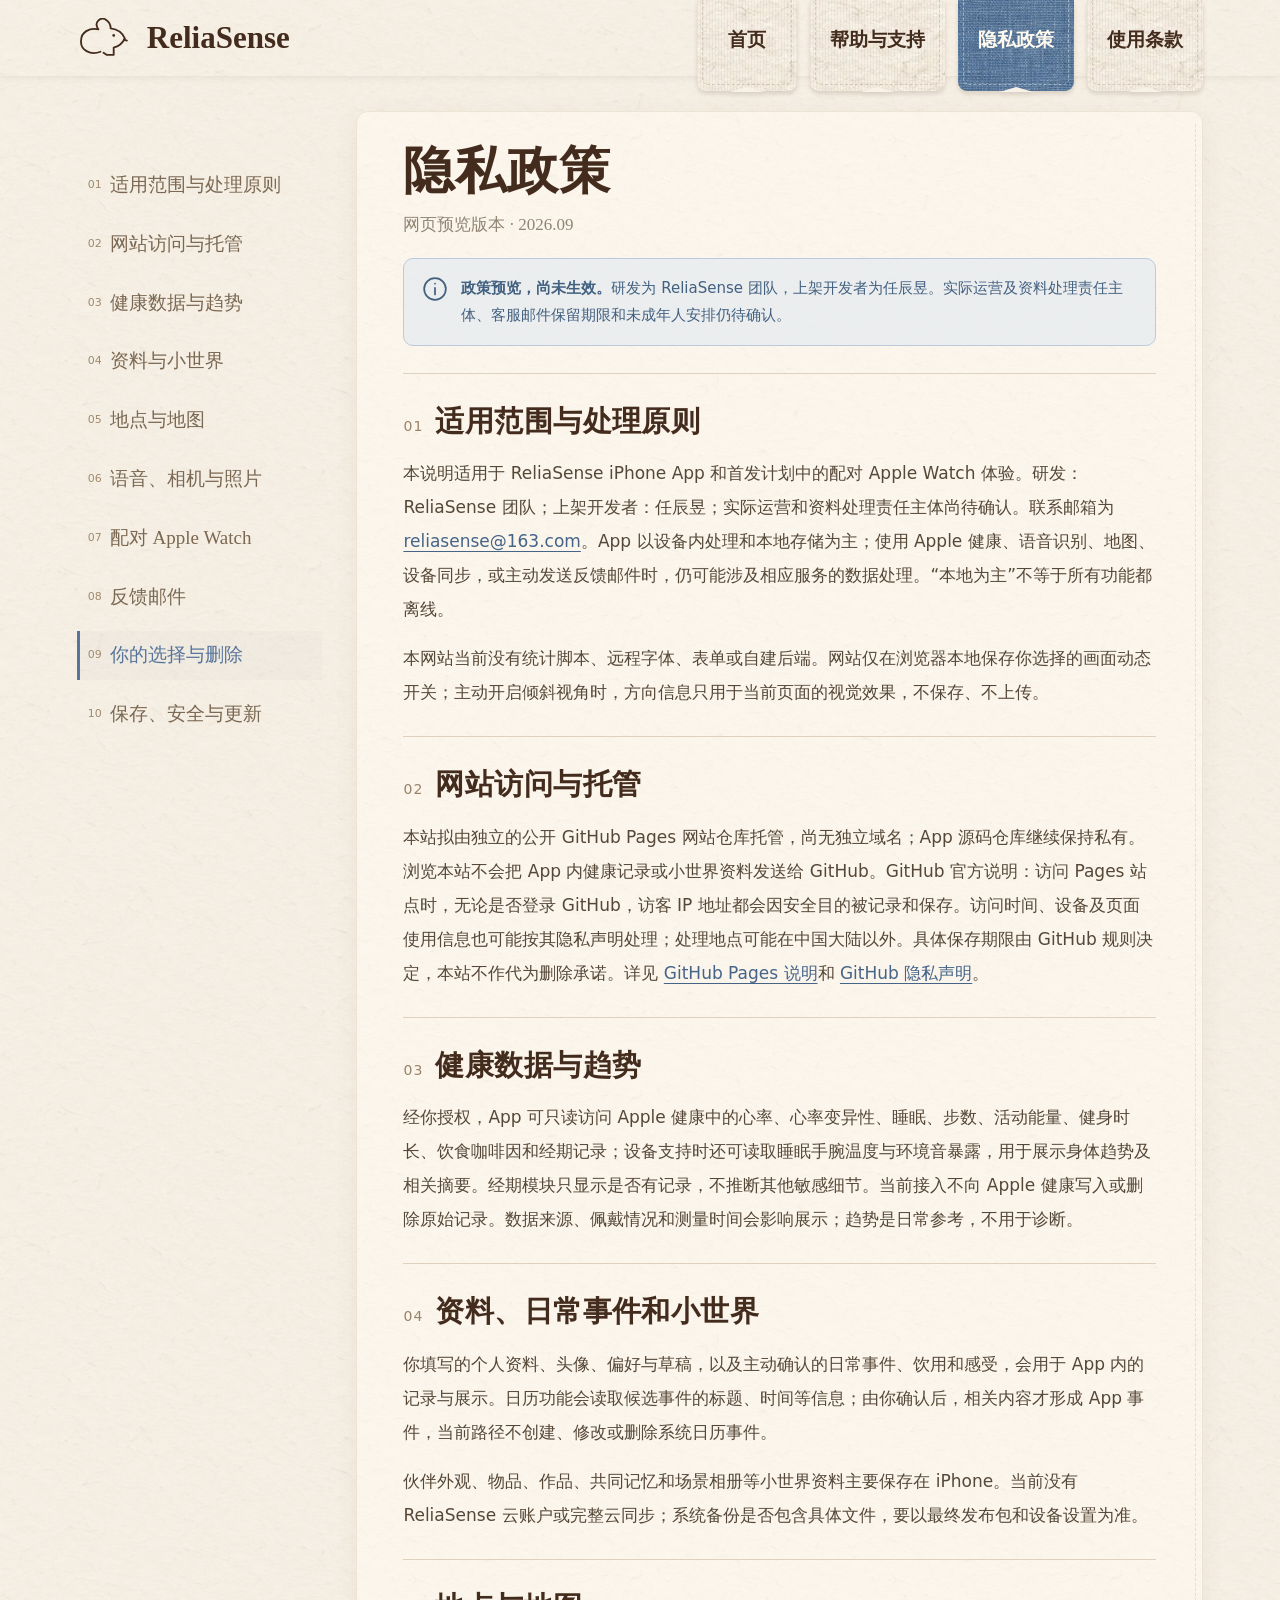
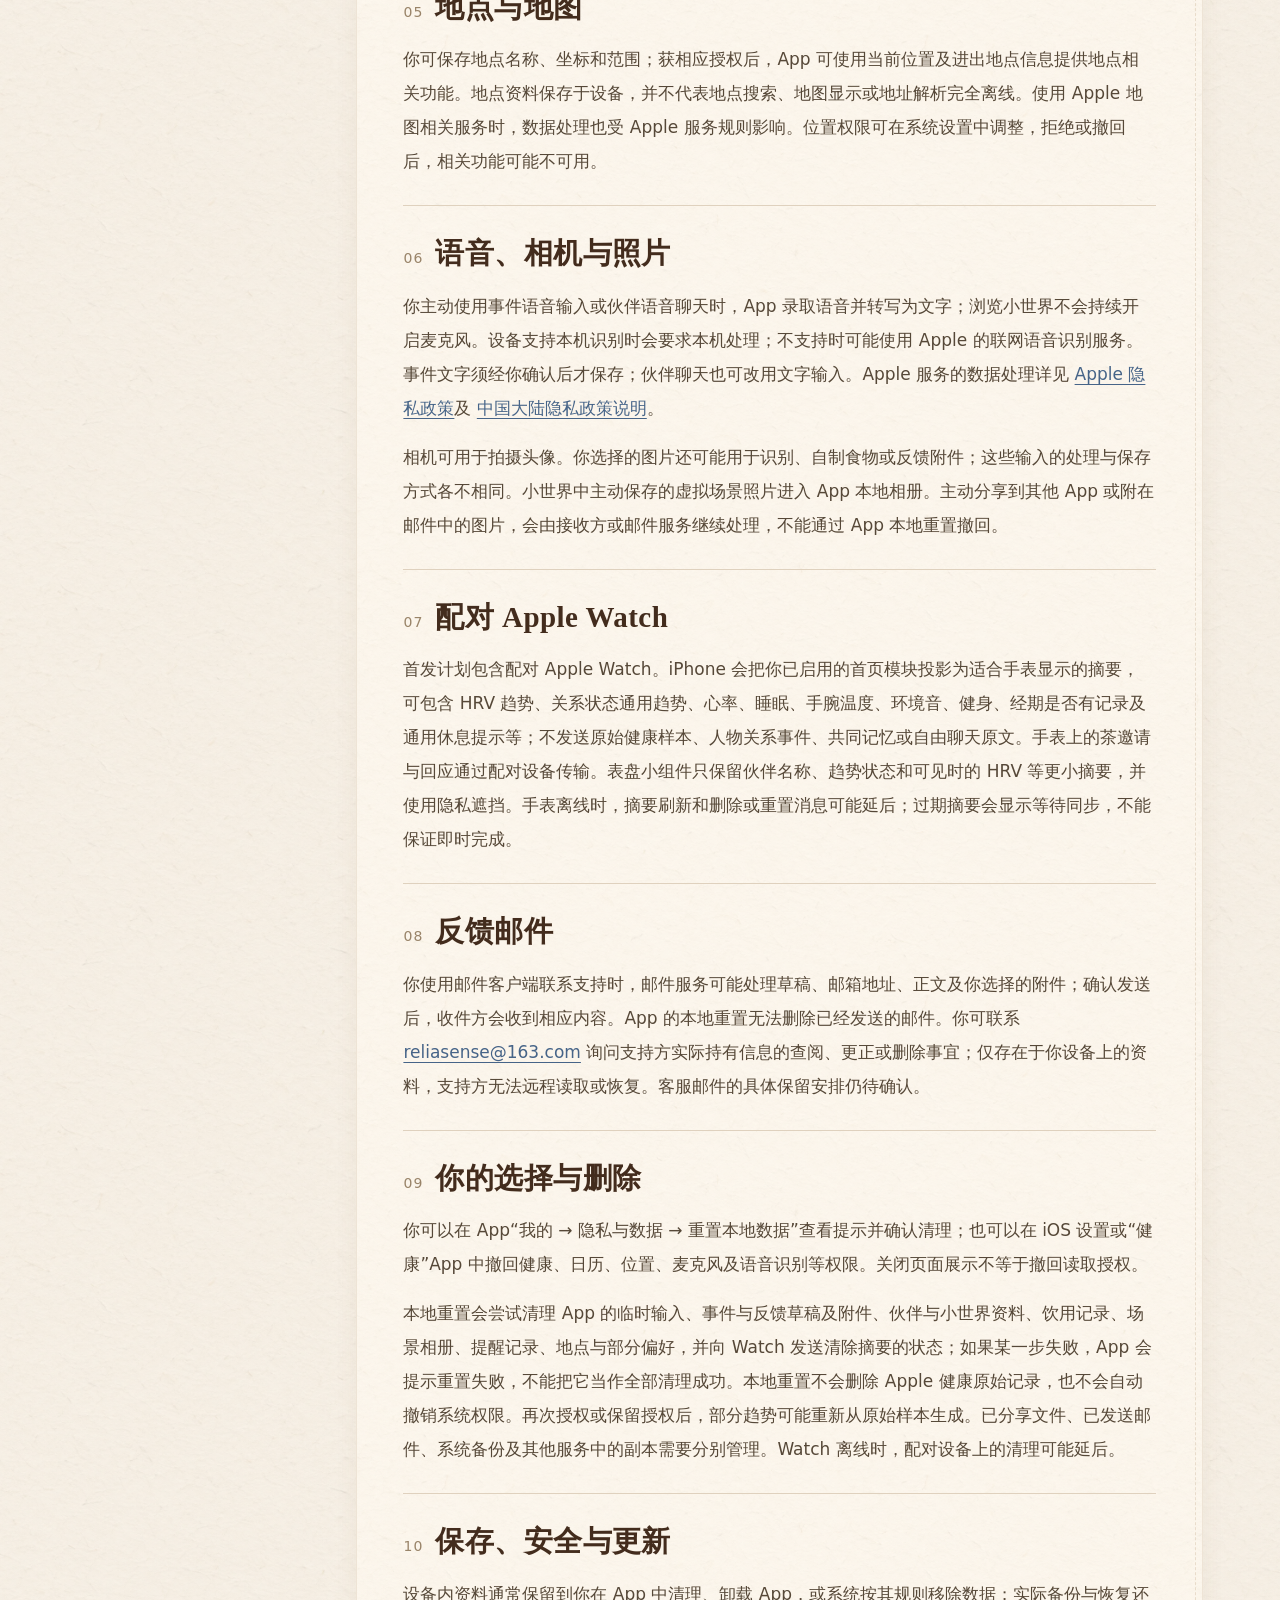
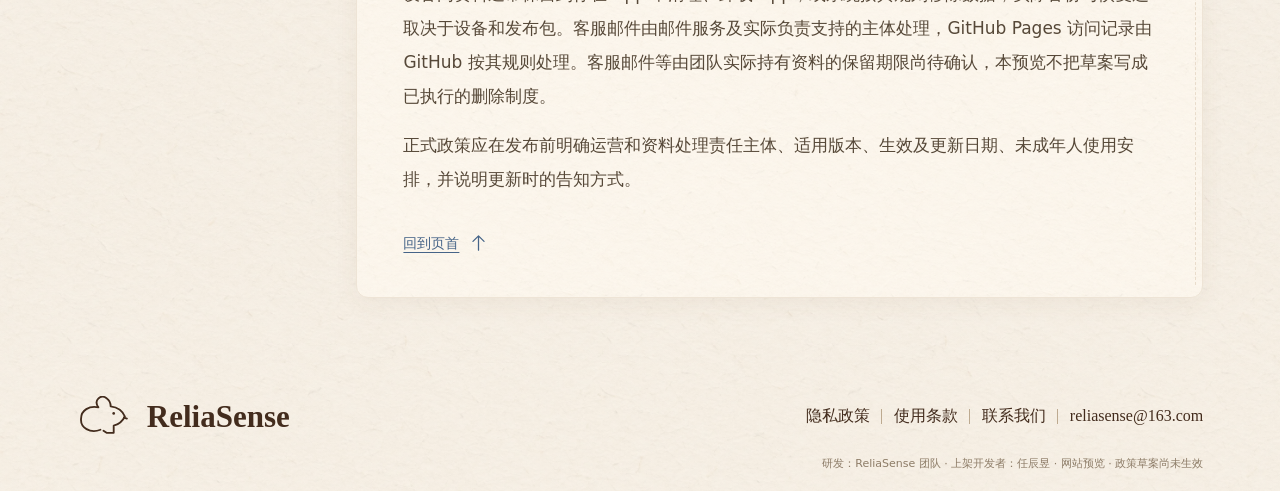
==== commit 795bdec3: "修正页脚政策草案状态说明" ====
--- a/privacy/index.html
+++ b/privacy/index.html
@@ -2,4 +2,4 @@
 <html lang="zh-CN"><head><meta charset="utf-8"><meta name="viewport" content="width=device-width,initial-scale=1"><meta name="theme-color" content="#f7f1e7"><meta name="description" content="ReliaSense 隐私政策预览：了解相关功能、资料处理及你的选择。"><meta name="robots" content="noindex,nofollow"><title>隐私政策 · ReliaSense</title><link rel="icon" href="../assets/favicon.svg" type="image/svg+xml"><link rel="stylesheet" href="../assets/site.css"><script defer src="../assets/site.js"></script></head>
 <body data-page="privacy"><a class="skip-link" href="#main">跳到正文</a><header class="site-header"><div class="header-inner"><a class="brand" href="../" aria-label="ReliaSense 首页"><svg class="icon " viewBox="0 0 52 40" fill="none" stroke="currentColor" stroke-width="1.8" stroke-linecap="round" stroke-linejoin="round" aria-hidden="true"><path d="M23 33c-10 4-20-2-19-11 0-8 8-13 17-11-5-7 2-13 8-9 3 2 4 5 4 8 8 1 12 5 14 10-3 6-7 8-11 9v7h-7l-3-2"/><circle cx="36" cy="17" r="1.3" fill="currentColor" stroke="none"/><path d="m46 21 3 1"/></svg><span>ReliaSense</span></a><nav aria-label="主导航"><a class="bookmark " href="../"><span>首页</span></a><a class="bookmark " href="../support/"><span>帮助与支持</span></a><a class="bookmark selected" href="../privacy/" aria-current="page"><span>隐私政策</span></a><a class="bookmark " href="../terms/"><span>使用条款</span></a></nav></div></header>
 <main id="main" class="legal-layout"><aside class="toc" aria-label="本页目录"><details open><summary>本页目录 <svg class="icon " viewBox="0 0 24 24" fill="none" stroke="currentColor" stroke-width="1.6" stroke-linecap="round" stroke-linejoin="round" aria-hidden="true"><path d="m6 9 6 6 6-6"/></svg></summary><nav aria-label="章节"><a href="#overview"><span>01</span>适用范围与处理原则</a><a href="#website"><span>02</span>网站访问与托管</a><a href="#health-data"><span>03</span>健康数据与趋势</a><a href="#records"><span>04</span>资料与小世界</a><a href="#location"><span>05</span>地点与地图</a><a href="#speech"><span>06</span>语音、相机与照片</a><a href="#watch"><span>07</span>配对 Apple Watch</a><a href="#feedback"><span>08</span>反馈邮件</a><a href="#choices"><span>09</span>你的选择与删除</a><a href="#retention"><span>10</span>保存、安全与更新</a></nav></details></aside><article class="legal-paper"><header class="document-header"><h1>隐私政策</h1><p class="document-version">网页预览版本 · 2026.09</p><div class="draft-notice"><svg class="icon " viewBox="0 0 24 24" fill="none" stroke="currentColor" stroke-width="1.6" stroke-linecap="round" stroke-linejoin="round" aria-hidden="true"><circle cx="12" cy="12" r="10"/><path d="M12 11v6m0-10v.1"/></svg><p><strong>政策预览，尚未生效。</strong>研发为 ReliaSense 团队，上架开发者为任辰昱。实际运营及资料处理责任主体、客服邮件保留期限和未成年人安排仍待确认。</p></div></header><section id="overview" class="legal-section"><h2><span class="chapter-number">01</span>适用范围与处理原则</h2><p>本说明适用于 ReliaSense iPhone App 和首发计划中的配对 Apple Watch 体验。研发：ReliaSense 团队；上架开发者：任辰昱；实际运营和资料处理责任主体尚待确认。联系邮箱为 <a href="mailto:reliasense@163.com">reliasense@163.com</a>。App 以设备内处理和本地存储为主；使用 Apple 健康、语音识别、地图、设备同步，或主动发送反馈邮件时，仍可能涉及相应服务的数据处理。“本地为主”不等于所有功能都离线。</p><p>本网站当前没有统计脚本、远程字体、表单或自建后端。网站仅在浏览器本地保存你选择的画面动态开关；主动开启倾斜视角时，方向信息只用于当前页面的视觉效果，不保存、不上传。</p></section><section id="website" class="legal-section"><h2><span class="chapter-number">02</span>网站访问与托管</h2><p>本站拟由独立的公开 GitHub Pages 网站仓库托管，尚无独立域名；App 源码仓库继续保持私有。浏览本站不会把 App 内健康记录或小世界资料发送给 GitHub。GitHub 官方说明：访问 Pages 站点时，无论是否登录 GitHub，访客 IP 地址都会因安全目的被记录和保存。访问时间、设备及页面使用信息也可能按其隐私声明处理；处理地点可能在中国大陆以外。具体保存期限由 GitHub 规则决定，本站不作代为删除承诺。详见 <a href="https://docs.github.com/en/pages/getting-started-with-github-pages/what-is-github-pages">GitHub Pages 说明</a>和 <a href="https://docs.github.com/en/site-policy/privacy-policies/github-general-privacy-statement">GitHub 隐私声明</a>。</p></section><section id="health-data" class="legal-section"><h2><span class="chapter-number">03</span>健康数据与趋势</h2><p>经你授权，App 可只读访问 Apple 健康中的心率、心率变异性、睡眠、步数、活动能量、健身时长、饮食咖啡因和经期记录；设备支持时还可读取睡眠手腕温度与环境音暴露，用于展示身体趋势及相关摘要。经期模块只显示是否有记录，不推断其他敏感细节。当前接入不向 Apple 健康写入或删除原始记录。数据来源、佩戴情况和测量时间会影响展示；趋势是日常参考，不用于诊断。</p></section><section id="records" class="legal-section"><h2><span class="chapter-number">04</span>资料、日常事件和小世界</h2><p>你填写的个人资料、头像、偏好与草稿，以及主动确认的日常事件、饮用和感受，会用于 App 内的记录与展示。日历功能会读取候选事件的标题、时间等信息；由你确认后，相关内容才形成 App 事件，当前路径不创建、修改或删除系统日历事件。</p><p>伙伴外观、物品、作品、共同记忆和场景相册等小世界资料主要保存在 iPhone。当前没有 ReliaSense 云账户或完整云同步；系统备份是否包含具体文件，要以最终发布包和设备设置为准。</p></section><section id="location" class="legal-section"><h2><span class="chapter-number">05</span>地点与地图</h2><p>你可保存地点名称、坐标和范围；获相应授权后，App 可使用当前位置及进出地点信息提供地点相关功能。地点资料保存于设备，并不代表地点搜索、地图显示或地址解析完全离线。使用 Apple 地图相关服务时，数据处理也受 Apple 服务规则影响。位置权限可在系统设置中调整，拒绝或撤回后，相关功能可能不可用。</p></section><section id="speech" class="legal-section"><h2><span class="chapter-number">06</span>语音、相机与照片</h2><p>你主动使用事件语音输入或伙伴语音聊天时，App 录取语音并转写为文字；浏览小世界不会持续开启麦克风。设备支持本机识别时会要求本机处理；不支持时可能使用 Apple 的联网语音识别服务。事件文字须经你确认后才保存；伙伴聊天也可改用文字输入。Apple 服务的数据处理详见 <a href="https://www.apple.com/legal/privacy/szh/">Apple 隐私政策</a>及 <a href="https://www.apple.com.cn/legal/privacy/disclosure/">中国大陆隐私政策说明</a>。</p><p>相机可用于拍摄头像。你选择的图片还可能用于识别、自制食物或反馈附件；这些输入的处理与保存方式各不相同。小世界中主动保存的虚拟场景照片进入 App 本地相册。主动分享到其他 App 或附在邮件中的图片，会由接收方或邮件服务继续处理，不能通过 App 本地重置撤回。</p></section><section id="watch" class="legal-section"><h2><span class="chapter-number">07</span>配对 Apple Watch</h2><p>首发计划包含配对 Apple Watch。iPhone 会把你已启用的首页模块投影为适合手表显示的摘要，可包含 HRV 趋势、关系状态通用趋势、心率、睡眠、手腕温度、环境音、健身、经期是否有记录及通用休息提示等；不发送原始健康样本、人物关系事件、共同记忆或自由聊天原文。手表上的茶邀请与回应通过配对设备传输。表盘小组件只保留伙伴名称、趋势状态和可见时的 HRV 等更小摘要，并使用隐私遮挡。手表离线时，摘要刷新和删除或重置消息可能延后；过期摘要会显示等待同步，不能保证即时完成。</p></section><section id="feedback" class="legal-section"><h2><span class="chapter-number">08</span>反馈邮件</h2><p>你使用邮件客户端联系支持时，邮件服务可能处理草稿、邮箱地址、正文及你选择的附件；确认发送后，收件方会收到相应内容。App 的本地重置无法删除已经发送的邮件。你可联系 <a href="mailto:reliasense@163.com">reliasense@163.com</a> 询问支持方实际持有信息的查阅、更正或删除事宜；仅存在于你设备上的资料，支持方无法远程读取或恢复。客服邮件的具体保留安排仍待确认。</p></section><section id="choices" class="legal-section"><h2><span class="chapter-number">09</span>你的选择与删除</h2><p>你可以在 App“我的 → 隐私与数据 → 重置本地数据”查看提示并确认清理；也可以在 iOS 设置或“健康”App 中撤回健康、日历、位置、麦克风及语音识别等权限。关闭页面展示不等于撤回读取授权。</p><p>本地重置会尝试清理 App 的临时输入、事件与反馈草稿及附件、伙伴与小世界资料、饮用记录、场景相册、提醒记录、地点与部分偏好，并向 Watch 发送清除摘要的状态；如果某一步失败，App 会提示重置失败，不能把它当作全部清理成功。本地重置不会删除 Apple 健康原始记录，也不会自动撤销系统权限。再次授权或保留授权后，部分趋势可能重新从原始样本生成。已分享文件、已发送邮件、系统备份及其他服务中的副本需要分别管理。Watch 离线时，配对设备上的清理可能延后。</p></section><section id="retention" class="legal-section"><h2><span class="chapter-number">10</span>保存、安全与更新</h2><p>设备内资料通常保留到你在 App 中清理、卸载 App，或系统按其规则移除数据；实际备份与恢复还取决于设备和发布包。客服邮件由邮件服务及实际负责支持的主体处理，GitHub Pages 访问记录由 GitHub 按其规则处理。客服邮件等由团队实际持有资料的保留期限尚待确认，本预览不把草案写成已执行的删除制度。</p><p>正式政策应在发布前明确运营和资料处理责任主体、适用版本、生效及更新日期、未成年人使用安排，并说明更新时的告知方式。</p></section><a class="back-top" href="#main">回到页首 <svg class="icon " viewBox="0 0 24 24" fill="none" stroke="currentColor" stroke-width="1.6" stroke-linecap="round" stroke-linejoin="round" aria-hidden="true"><path d="M3 12h18M14 5l7 7-7 7"/></svg></a></article></main>
-<footer class="site-footer"><div class="footer-inner"><a class="brand" href="../"><svg class="icon " viewBox="0 0 52 40" fill="none" stroke="currentColor" stroke-width="1.8" stroke-linecap="round" stroke-linejoin="round" aria-hidden="true"><path d="M23 33c-10 4-20-2-19-11 0-8 8-13 17-11-5-7 2-13 8-9 3 2 4 5 4 8 8 1 12 5 14 10-3 6-7 8-11 9v7h-7l-3-2"/><circle cx="36" cy="17" r="1.3" fill="currentColor" stroke="none"/><path d="m46 21 3 1"/></svg><span>ReliaSense</span></a><div class="footer-links"><a href="../privacy/">隐私政策</a><a href="../terms/">使用条款</a><a href="../support/">联系我们</a><a href="mailto:reliasense@163.com">reliasense@163.com</a></div></div><p class="preview-caption">研发：ReliaSense 团队 · 上架开发者：任辰昱 · 网站预览，尚未发布</p></footer><div class="cursor-halo" aria-hidden="true"></div><div class="toast" role="status" aria-live="polite" aria-atomic="true"></div></body></html>+<footer class="site-footer"><div class="footer-inner"><a class="brand" href="../"><svg class="icon " viewBox="0 0 52 40" fill="none" stroke="currentColor" stroke-width="1.8" stroke-linecap="round" stroke-linejoin="round" aria-hidden="true"><path d="M23 33c-10 4-20-2-19-11 0-8 8-13 17-11-5-7 2-13 8-9 3 2 4 5 4 8 8 1 12 5 14 10-3 6-7 8-11 9v7h-7l-3-2"/><circle cx="36" cy="17" r="1.3" fill="currentColor" stroke="none"/><path d="m46 21 3 1"/></svg><span>ReliaSense</span></a><div class="footer-links"><a href="../privacy/">隐私政策</a><a href="../terms/">使用条款</a><a href="../support/">联系我们</a><a href="mailto:reliasense@163.com">reliasense@163.com</a></div></div><p class="preview-caption">研发：ReliaSense 团队 · 上架开发者：任辰昱 · 网站预览 · 政策草案尚未生效</p></footer><div class="cursor-halo" aria-hidden="true"></div><div class="toast" role="status" aria-live="polite" aria-atomic="true"></div></body></html>
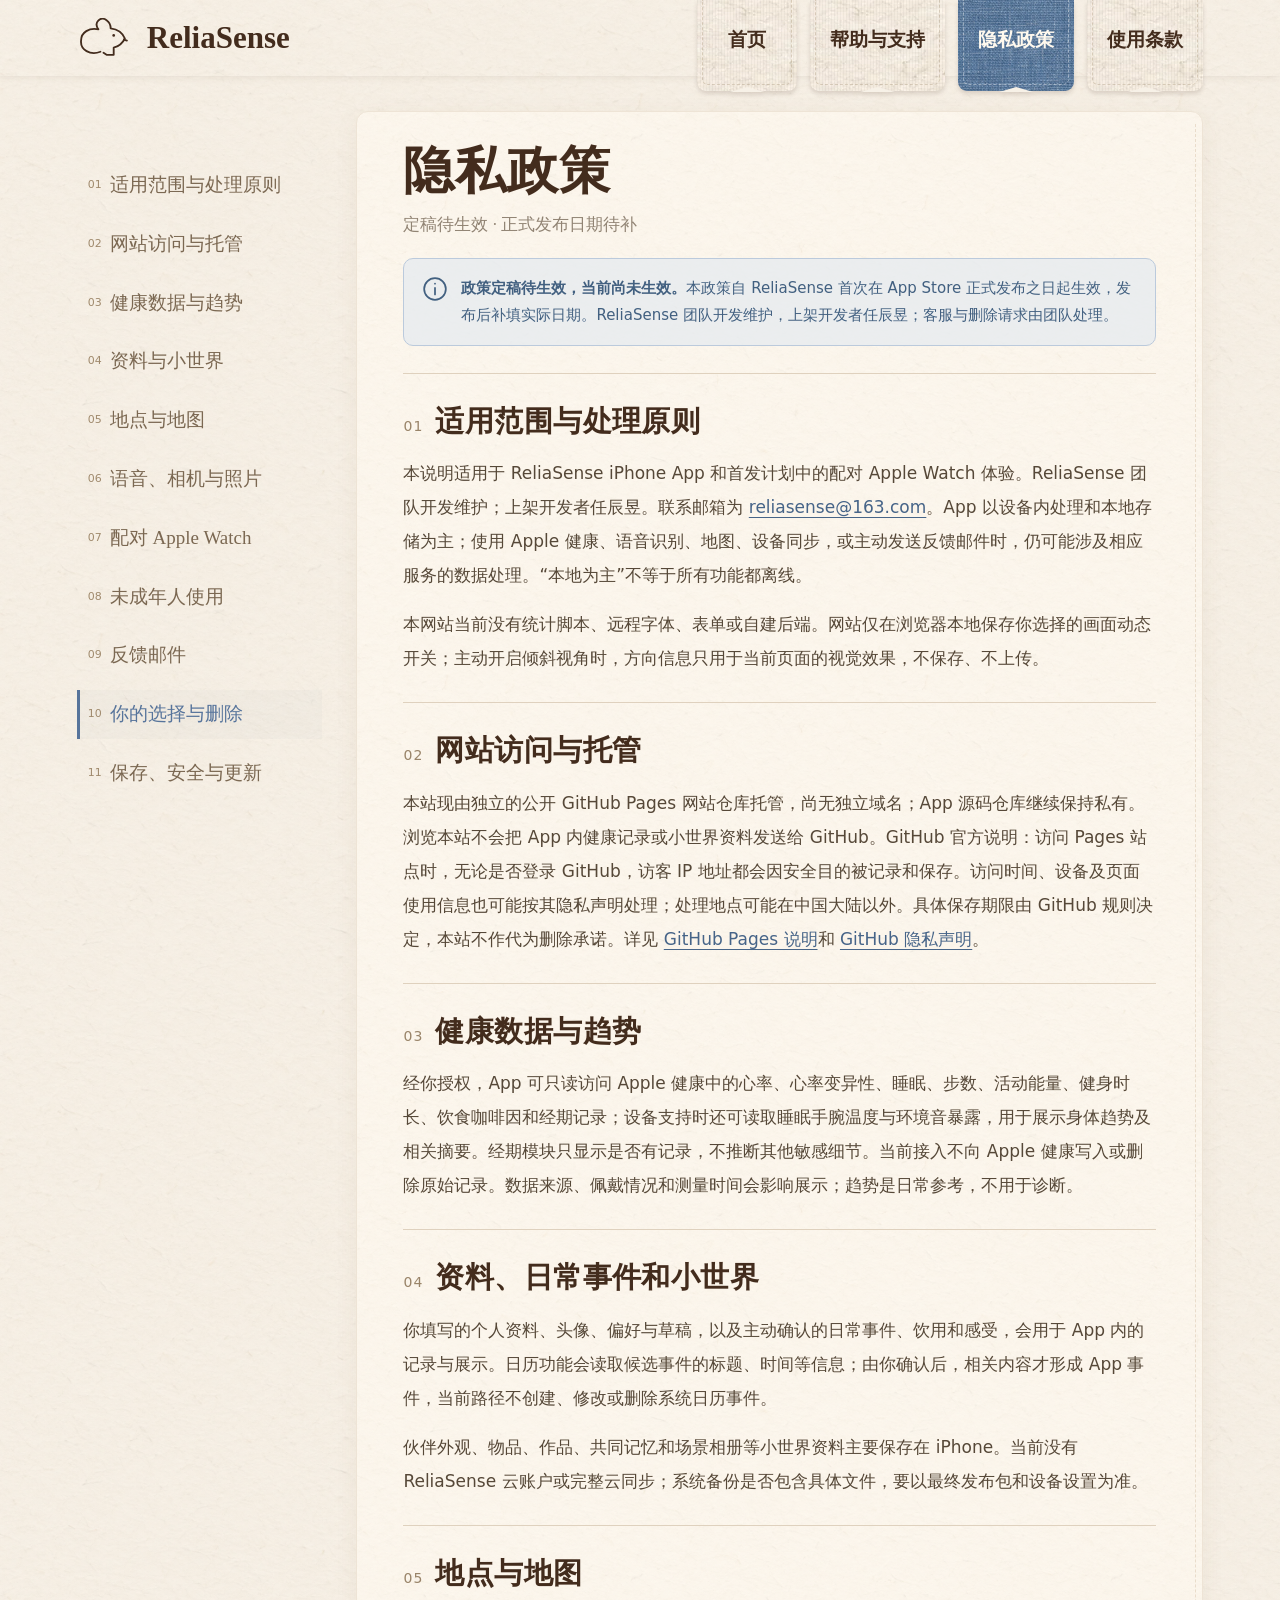
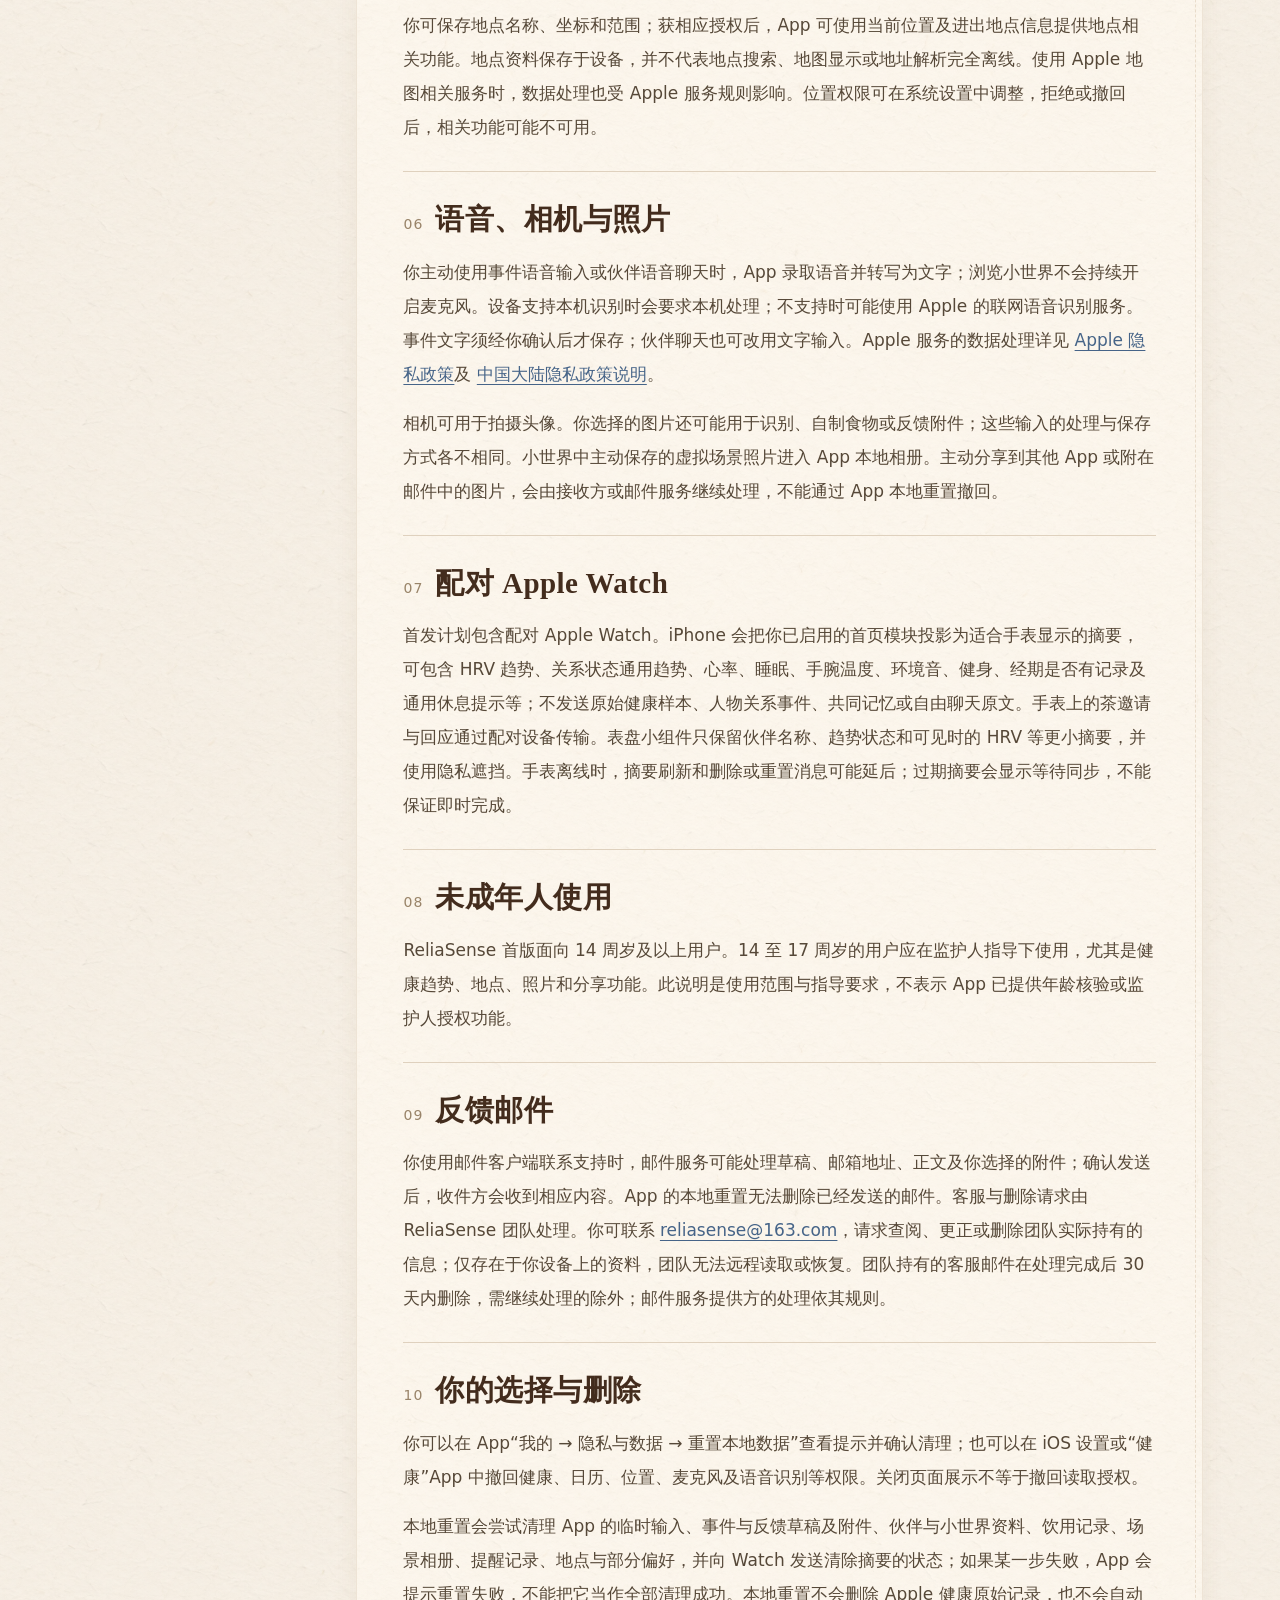
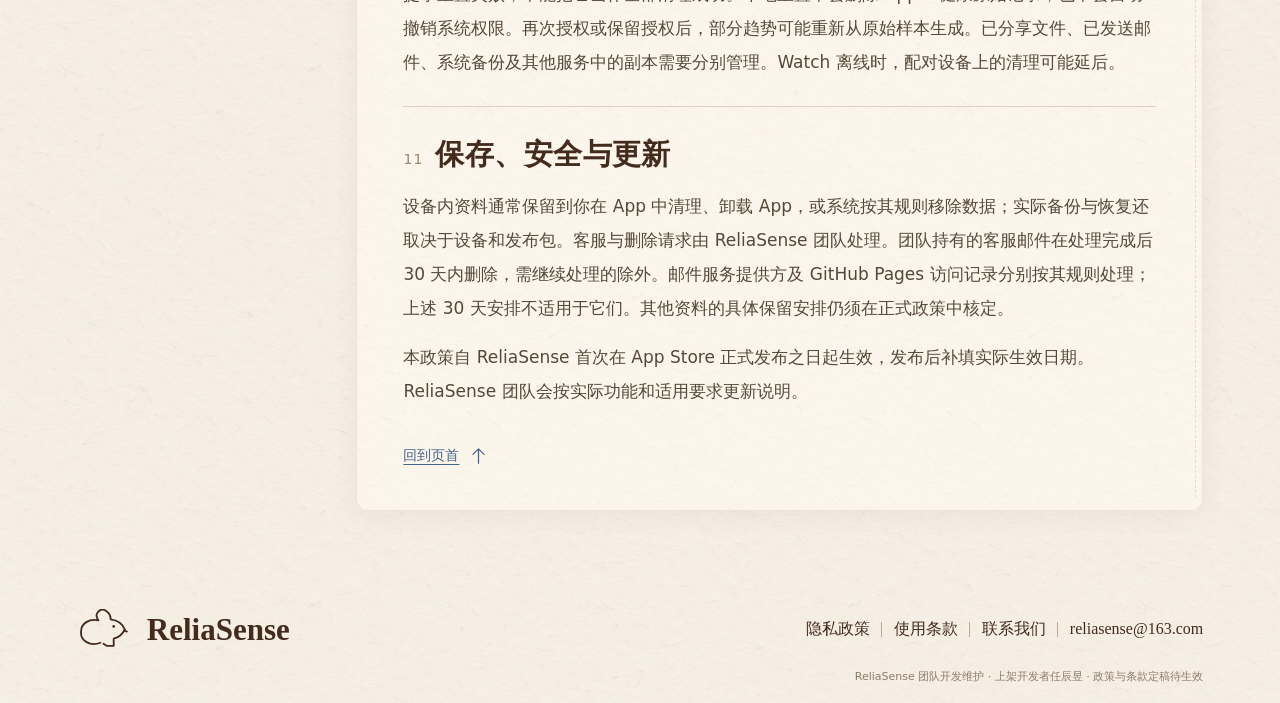
==== commit 18b08cc3: "更新隐私政策与条款生效说明" ====
--- a/privacy/index.html
+++ b/privacy/index.html
@@ -1,5 +1,5 @@
 <!doctype html>
-<html lang="zh-CN"><head><meta charset="utf-8"><meta name="viewport" content="width=device-width,initial-scale=1"><meta name="theme-color" content="#f7f1e7"><meta name="description" content="ReliaSense 隐私政策预览：了解相关功能、资料处理及你的选择。"><meta name="robots" content="noindex,nofollow"><title>隐私政策 · ReliaSense</title><link rel="icon" href="../assets/favicon.svg" type="image/svg+xml"><link rel="stylesheet" href="../assets/site.css"><script defer src="../assets/site.js"></script></head>
+<html lang="zh-CN"><head><meta charset="utf-8"><meta name="viewport" content="width=device-width,initial-scale=1"><meta name="theme-color" content="#f7f1e7"><meta name="description" content="ReliaSense 隐私政策定稿待生效：了解相关功能、资料处理及你的选择。"><meta name="robots" content="noindex,nofollow"><title>隐私政策 · ReliaSense</title><link rel="icon" href="../assets/favicon.svg" type="image/svg+xml"><link rel="stylesheet" href="../assets/site.css"><script defer src="../assets/site.js"></script></head>
 <body data-page="privacy"><a class="skip-link" href="#main">跳到正文</a><header class="site-header"><div class="header-inner"><a class="brand" href="../" aria-label="ReliaSense 首页"><svg class="icon " viewBox="0 0 52 40" fill="none" stroke="currentColor" stroke-width="1.8" stroke-linecap="round" stroke-linejoin="round" aria-hidden="true"><path d="M23 33c-10 4-20-2-19-11 0-8 8-13 17-11-5-7 2-13 8-9 3 2 4 5 4 8 8 1 12 5 14 10-3 6-7 8-11 9v7h-7l-3-2"/><circle cx="36" cy="17" r="1.3" fill="currentColor" stroke="none"/><path d="m46 21 3 1"/></svg><span>ReliaSense</span></a><nav aria-label="主导航"><a class="bookmark " href="../"><span>首页</span></a><a class="bookmark " href="../support/"><span>帮助与支持</span></a><a class="bookmark selected" href="../privacy/" aria-current="page"><span>隐私政策</span></a><a class="bookmark " href="../terms/"><span>使用条款</span></a></nav></div></header>
-<main id="main" class="legal-layout"><aside class="toc" aria-label="本页目录"><details open><summary>本页目录 <svg class="icon " viewBox="0 0 24 24" fill="none" stroke="currentColor" stroke-width="1.6" stroke-linecap="round" stroke-linejoin="round" aria-hidden="true"><path d="m6 9 6 6 6-6"/></svg></summary><nav aria-label="章节"><a href="#overview"><span>01</span>适用范围与处理原则</a><a href="#website"><span>02</span>网站访问与托管</a><a href="#health-data"><span>03</span>健康数据与趋势</a><a href="#records"><span>04</span>资料与小世界</a><a href="#location"><span>05</span>地点与地图</a><a href="#speech"><span>06</span>语音、相机与照片</a><a href="#watch"><span>07</span>配对 Apple Watch</a><a href="#feedback"><span>08</span>反馈邮件</a><a href="#choices"><span>09</span>你的选择与删除</a><a href="#retention"><span>10</span>保存、安全与更新</a></nav></details></aside><article class="legal-paper"><header class="document-header"><h1>隐私政策</h1><p class="document-version">网页预览版本 · 2026.09</p><div class="draft-notice"><svg class="icon " viewBox="0 0 24 24" fill="none" stroke="currentColor" stroke-width="1.6" stroke-linecap="round" stroke-linejoin="round" aria-hidden="true"><circle cx="12" cy="12" r="10"/><path d="M12 11v6m0-10v.1"/></svg><p><strong>政策预览，尚未生效。</strong>研发为 ReliaSense 团队，上架开发者为任辰昱。实际运营及资料处理责任主体、客服邮件保留期限和未成年人安排仍待确认。</p></div></header><section id="overview" class="legal-section"><h2><span class="chapter-number">01</span>适用范围与处理原则</h2><p>本说明适用于 ReliaSense iPhone App 和首发计划中的配对 Apple Watch 体验。研发：ReliaSense 团队；上架开发者：任辰昱；实际运营和资料处理责任主体尚待确认。联系邮箱为 <a href="mailto:reliasense@163.com">reliasense@163.com</a>。App 以设备内处理和本地存储为主；使用 Apple 健康、语音识别、地图、设备同步，或主动发送反馈邮件时，仍可能涉及相应服务的数据处理。“本地为主”不等于所有功能都离线。</p><p>本网站当前没有统计脚本、远程字体、表单或自建后端。网站仅在浏览器本地保存你选择的画面动态开关；主动开启倾斜视角时，方向信息只用于当前页面的视觉效果，不保存、不上传。</p></section><section id="website" class="legal-section"><h2><span class="chapter-number">02</span>网站访问与托管</h2><p>本站拟由独立的公开 GitHub Pages 网站仓库托管，尚无独立域名；App 源码仓库继续保持私有。浏览本站不会把 App 内健康记录或小世界资料发送给 GitHub。GitHub 官方说明：访问 Pages 站点时，无论是否登录 GitHub，访客 IP 地址都会因安全目的被记录和保存。访问时间、设备及页面使用信息也可能按其隐私声明处理；处理地点可能在中国大陆以外。具体保存期限由 GitHub 规则决定，本站不作代为删除承诺。详见 <a href="https://docs.github.com/en/pages/getting-started-with-github-pages/what-is-github-pages">GitHub Pages 说明</a>和 <a href="https://docs.github.com/en/site-policy/privacy-policies/github-general-privacy-statement">GitHub 隐私声明</a>。</p></section><section id="health-data" class="legal-section"><h2><span class="chapter-number">03</span>健康数据与趋势</h2><p>经你授权，App 可只读访问 Apple 健康中的心率、心率变异性、睡眠、步数、活动能量、健身时长、饮食咖啡因和经期记录；设备支持时还可读取睡眠手腕温度与环境音暴露，用于展示身体趋势及相关摘要。经期模块只显示是否有记录，不推断其他敏感细节。当前接入不向 Apple 健康写入或删除原始记录。数据来源、佩戴情况和测量时间会影响展示；趋势是日常参考，不用于诊断。</p></section><section id="records" class="legal-section"><h2><span class="chapter-number">04</span>资料、日常事件和小世界</h2><p>你填写的个人资料、头像、偏好与草稿，以及主动确认的日常事件、饮用和感受，会用于 App 内的记录与展示。日历功能会读取候选事件的标题、时间等信息；由你确认后，相关内容才形成 App 事件，当前路径不创建、修改或删除系统日历事件。</p><p>伙伴外观、物品、作品、共同记忆和场景相册等小世界资料主要保存在 iPhone。当前没有 ReliaSense 云账户或完整云同步；系统备份是否包含具体文件，要以最终发布包和设备设置为准。</p></section><section id="location" class="legal-section"><h2><span class="chapter-number">05</span>地点与地图</h2><p>你可保存地点名称、坐标和范围；获相应授权后，App 可使用当前位置及进出地点信息提供地点相关功能。地点资料保存于设备，并不代表地点搜索、地图显示或地址解析完全离线。使用 Apple 地图相关服务时，数据处理也受 Apple 服务规则影响。位置权限可在系统设置中调整，拒绝或撤回后，相关功能可能不可用。</p></section><section id="speech" class="legal-section"><h2><span class="chapter-number">06</span>语音、相机与照片</h2><p>你主动使用事件语音输入或伙伴语音聊天时，App 录取语音并转写为文字；浏览小世界不会持续开启麦克风。设备支持本机识别时会要求本机处理；不支持时可能使用 Apple 的联网语音识别服务。事件文字须经你确认后才保存；伙伴聊天也可改用文字输入。Apple 服务的数据处理详见 <a href="https://www.apple.com/legal/privacy/szh/">Apple 隐私政策</a>及 <a href="https://www.apple.com.cn/legal/privacy/disclosure/">中国大陆隐私政策说明</a>。</p><p>相机可用于拍摄头像。你选择的图片还可能用于识别、自制食物或反馈附件；这些输入的处理与保存方式各不相同。小世界中主动保存的虚拟场景照片进入 App 本地相册。主动分享到其他 App 或附在邮件中的图片，会由接收方或邮件服务继续处理，不能通过 App 本地重置撤回。</p></section><section id="watch" class="legal-section"><h2><span class="chapter-number">07</span>配对 Apple Watch</h2><p>首发计划包含配对 Apple Watch。iPhone 会把你已启用的首页模块投影为适合手表显示的摘要，可包含 HRV 趋势、关系状态通用趋势、心率、睡眠、手腕温度、环境音、健身、经期是否有记录及通用休息提示等；不发送原始健康样本、人物关系事件、共同记忆或自由聊天原文。手表上的茶邀请与回应通过配对设备传输。表盘小组件只保留伙伴名称、趋势状态和可见时的 HRV 等更小摘要，并使用隐私遮挡。手表离线时，摘要刷新和删除或重置消息可能延后；过期摘要会显示等待同步，不能保证即时完成。</p></section><section id="feedback" class="legal-section"><h2><span class="chapter-number">08</span>反馈邮件</h2><p>你使用邮件客户端联系支持时，邮件服务可能处理草稿、邮箱地址、正文及你选择的附件；确认发送后，收件方会收到相应内容。App 的本地重置无法删除已经发送的邮件。你可联系 <a href="mailto:reliasense@163.com">reliasense@163.com</a> 询问支持方实际持有信息的查阅、更正或删除事宜；仅存在于你设备上的资料，支持方无法远程读取或恢复。客服邮件的具体保留安排仍待确认。</p></section><section id="choices" class="legal-section"><h2><span class="chapter-number">09</span>你的选择与删除</h2><p>你可以在 App“我的 → 隐私与数据 → 重置本地数据”查看提示并确认清理；也可以在 iOS 设置或“健康”App 中撤回健康、日历、位置、麦克风及语音识别等权限。关闭页面展示不等于撤回读取授权。</p><p>本地重置会尝试清理 App 的临时输入、事件与反馈草稿及附件、伙伴与小世界资料、饮用记录、场景相册、提醒记录、地点与部分偏好，并向 Watch 发送清除摘要的状态；如果某一步失败，App 会提示重置失败，不能把它当作全部清理成功。本地重置不会删除 Apple 健康原始记录，也不会自动撤销系统权限。再次授权或保留授权后，部分趋势可能重新从原始样本生成。已分享文件、已发送邮件、系统备份及其他服务中的副本需要分别管理。Watch 离线时，配对设备上的清理可能延后。</p></section><section id="retention" class="legal-section"><h2><span class="chapter-number">10</span>保存、安全与更新</h2><p>设备内资料通常保留到你在 App 中清理、卸载 App，或系统按其规则移除数据；实际备份与恢复还取决于设备和发布包。客服邮件由邮件服务及实际负责支持的主体处理，GitHub Pages 访问记录由 GitHub 按其规则处理。客服邮件等由团队实际持有资料的保留期限尚待确认，本预览不把草案写成已执行的删除制度。</p><p>正式政策应在发布前明确运营和资料处理责任主体、适用版本、生效及更新日期、未成年人使用安排，并说明更新时的告知方式。</p></section><a class="back-top" href="#main">回到页首 <svg class="icon " viewBox="0 0 24 24" fill="none" stroke="currentColor" stroke-width="1.6" stroke-linecap="round" stroke-linejoin="round" aria-hidden="true"><path d="M3 12h18M14 5l7 7-7 7"/></svg></a></article></main>
-<footer class="site-footer"><div class="footer-inner"><a class="brand" href="../"><svg class="icon " viewBox="0 0 52 40" fill="none" stroke="currentColor" stroke-width="1.8" stroke-linecap="round" stroke-linejoin="round" aria-hidden="true"><path d="M23 33c-10 4-20-2-19-11 0-8 8-13 17-11-5-7 2-13 8-9 3 2 4 5 4 8 8 1 12 5 14 10-3 6-7 8-11 9v7h-7l-3-2"/><circle cx="36" cy="17" r="1.3" fill="currentColor" stroke="none"/><path d="m46 21 3 1"/></svg><span>ReliaSense</span></a><div class="footer-links"><a href="../privacy/">隐私政策</a><a href="../terms/">使用条款</a><a href="../support/">联系我们</a><a href="mailto:reliasense@163.com">reliasense@163.com</a></div></div><p class="preview-caption">研发：ReliaSense 团队 · 上架开发者：任辰昱 · 网站预览 · 政策草案尚未生效</p></footer><div class="cursor-halo" aria-hidden="true"></div><div class="toast" role="status" aria-live="polite" aria-atomic="true"></div></body></html>+<main id="main" class="legal-layout"><aside class="toc" aria-label="本页目录"><details open><summary>本页目录 <svg class="icon " viewBox="0 0 24 24" fill="none" stroke="currentColor" stroke-width="1.6" stroke-linecap="round" stroke-linejoin="round" aria-hidden="true"><path d="m6 9 6 6 6-6"/></svg></summary><nav aria-label="章节"><a href="#overview"><span>01</span>适用范围与处理原则</a><a href="#website"><span>02</span>网站访问与托管</a><a href="#health-data"><span>03</span>健康数据与趋势</a><a href="#records"><span>04</span>资料与小世界</a><a href="#location"><span>05</span>地点与地图</a><a href="#speech"><span>06</span>语音、相机与照片</a><a href="#watch"><span>07</span>配对 Apple Watch</a><a href="#minors"><span>08</span>未成年人使用</a><a href="#feedback"><span>09</span>反馈邮件</a><a href="#choices"><span>10</span>你的选择与删除</a><a href="#retention"><span>11</span>保存、安全与更新</a></nav></details></aside><article class="legal-paper"><header class="document-header"><h1>隐私政策</h1><p class="document-version">定稿待生效 · 正式发布日期待补</p><div class="draft-notice"><svg class="icon " viewBox="0 0 24 24" fill="none" stroke="currentColor" stroke-width="1.6" stroke-linecap="round" stroke-linejoin="round" aria-hidden="true"><circle cx="12" cy="12" r="10"/><path d="M12 11v6m0-10v.1"/></svg><p><strong>政策定稿待生效，当前尚未生效。</strong>本政策自 ReliaSense 首次在 App Store 正式发布之日起生效，发布后补填实际日期。ReliaSense 团队开发维护，上架开发者任辰昱；客服与删除请求由团队处理。</p></div></header><section id="overview" class="legal-section"><h2><span class="chapter-number">01</span>适用范围与处理原则</h2><p>本说明适用于 ReliaSense iPhone App 和首发计划中的配对 Apple Watch 体验。ReliaSense 团队开发维护；上架开发者任辰昱。联系邮箱为 <a href="mailto:reliasense@163.com">reliasense@163.com</a>。App 以设备内处理和本地存储为主；使用 Apple 健康、语音识别、地图、设备同步，或主动发送反馈邮件时，仍可能涉及相应服务的数据处理。“本地为主”不等于所有功能都离线。</p><p>本网站当前没有统计脚本、远程字体、表单或自建后端。网站仅在浏览器本地保存你选择的画面动态开关；主动开启倾斜视角时，方向信息只用于当前页面的视觉效果，不保存、不上传。</p></section><section id="website" class="legal-section"><h2><span class="chapter-number">02</span>网站访问与托管</h2><p>本站现由独立的公开 GitHub Pages 网站仓库托管，尚无独立域名；App 源码仓库继续保持私有。浏览本站不会把 App 内健康记录或小世界资料发送给 GitHub。GitHub 官方说明：访问 Pages 站点时，无论是否登录 GitHub，访客 IP 地址都会因安全目的被记录和保存。访问时间、设备及页面使用信息也可能按其隐私声明处理；处理地点可能在中国大陆以外。具体保存期限由 GitHub 规则决定，本站不作代为删除承诺。详见 <a href="https://docs.github.com/en/pages/getting-started-with-github-pages/what-is-github-pages">GitHub Pages 说明</a>和 <a href="https://docs.github.com/en/site-policy/privacy-policies/github-general-privacy-statement">GitHub 隐私声明</a>。</p></section><section id="health-data" class="legal-section"><h2><span class="chapter-number">03</span>健康数据与趋势</h2><p>经你授权，App 可只读访问 Apple 健康中的心率、心率变异性、睡眠、步数、活动能量、健身时长、饮食咖啡因和经期记录；设备支持时还可读取睡眠手腕温度与环境音暴露，用于展示身体趋势及相关摘要。经期模块只显示是否有记录，不推断其他敏感细节。当前接入不向 Apple 健康写入或删除原始记录。数据来源、佩戴情况和测量时间会影响展示；趋势是日常参考，不用于诊断。</p></section><section id="records" class="legal-section"><h2><span class="chapter-number">04</span>资料、日常事件和小世界</h2><p>你填写的个人资料、头像、偏好与草稿，以及主动确认的日常事件、饮用和感受，会用于 App 内的记录与展示。日历功能会读取候选事件的标题、时间等信息；由你确认后，相关内容才形成 App 事件，当前路径不创建、修改或删除系统日历事件。</p><p>伙伴外观、物品、作品、共同记忆和场景相册等小世界资料主要保存在 iPhone。当前没有 ReliaSense 云账户或完整云同步；系统备份是否包含具体文件，要以最终发布包和设备设置为准。</p></section><section id="location" class="legal-section"><h2><span class="chapter-number">05</span>地点与地图</h2><p>你可保存地点名称、坐标和范围；获相应授权后，App 可使用当前位置及进出地点信息提供地点相关功能。地点资料保存于设备，并不代表地点搜索、地图显示或地址解析完全离线。使用 Apple 地图相关服务时，数据处理也受 Apple 服务规则影响。位置权限可在系统设置中调整，拒绝或撤回后，相关功能可能不可用。</p></section><section id="speech" class="legal-section"><h2><span class="chapter-number">06</span>语音、相机与照片</h2><p>你主动使用事件语音输入或伙伴语音聊天时，App 录取语音并转写为文字；浏览小世界不会持续开启麦克风。设备支持本机识别时会要求本机处理；不支持时可能使用 Apple 的联网语音识别服务。事件文字须经你确认后才保存；伙伴聊天也可改用文字输入。Apple 服务的数据处理详见 <a href="https://www.apple.com/legal/privacy/szh/">Apple 隐私政策</a>及 <a href="https://www.apple.com.cn/legal/privacy/disclosure/">中国大陆隐私政策说明</a>。</p><p>相机可用于拍摄头像。你选择的图片还可能用于识别、自制食物或反馈附件；这些输入的处理与保存方式各不相同。小世界中主动保存的虚拟场景照片进入 App 本地相册。主动分享到其他 App 或附在邮件中的图片，会由接收方或邮件服务继续处理，不能通过 App 本地重置撤回。</p></section><section id="watch" class="legal-section"><h2><span class="chapter-number">07</span>配对 Apple Watch</h2><p>首发计划包含配对 Apple Watch。iPhone 会把你已启用的首页模块投影为适合手表显示的摘要，可包含 HRV 趋势、关系状态通用趋势、心率、睡眠、手腕温度、环境音、健身、经期是否有记录及通用休息提示等；不发送原始健康样本、人物关系事件、共同记忆或自由聊天原文。手表上的茶邀请与回应通过配对设备传输。表盘小组件只保留伙伴名称、趋势状态和可见时的 HRV 等更小摘要，并使用隐私遮挡。手表离线时，摘要刷新和删除或重置消息可能延后；过期摘要会显示等待同步，不能保证即时完成。</p></section><section id="minors" class="legal-section"><h2><span class="chapter-number">08</span>未成年人使用</h2><p>ReliaSense 首版面向 14 周岁及以上用户。14 至 17 周岁的用户应在监护人指导下使用，尤其是健康趋势、地点、照片和分享功能。此说明是使用范围与指导要求，不表示 App 已提供年龄核验或监护人授权功能。</p></section><section id="feedback" class="legal-section"><h2><span class="chapter-number">09</span>反馈邮件</h2><p>你使用邮件客户端联系支持时，邮件服务可能处理草稿、邮箱地址、正文及你选择的附件；确认发送后，收件方会收到相应内容。App 的本地重置无法删除已经发送的邮件。客服与删除请求由 ReliaSense 团队处理。你可联系 <a href="mailto:reliasense@163.com">reliasense@163.com</a>，请求查阅、更正或删除团队实际持有的信息；仅存在于你设备上的资料，团队无法远程读取或恢复。团队持有的客服邮件在处理完成后 30 天内删除，需继续处理的除外；邮件服务提供方的处理依其规则。</p></section><section id="choices" class="legal-section"><h2><span class="chapter-number">10</span>你的选择与删除</h2><p>你可以在 App“我的 → 隐私与数据 → 重置本地数据”查看提示并确认清理；也可以在 iOS 设置或“健康”App 中撤回健康、日历、位置、麦克风及语音识别等权限。关闭页面展示不等于撤回读取授权。</p><p>本地重置会尝试清理 App 的临时输入、事件与反馈草稿及附件、伙伴与小世界资料、饮用记录、场景相册、提醒记录、地点与部分偏好，并向 Watch 发送清除摘要的状态；如果某一步失败，App 会提示重置失败，不能把它当作全部清理成功。本地重置不会删除 Apple 健康原始记录，也不会自动撤销系统权限。再次授权或保留授权后，部分趋势可能重新从原始样本生成。已分享文件、已发送邮件、系统备份及其他服务中的副本需要分别管理。Watch 离线时，配对设备上的清理可能延后。</p></section><section id="retention" class="legal-section"><h2><span class="chapter-number">11</span>保存、安全与更新</h2><p>设备内资料通常保留到你在 App 中清理、卸载 App，或系统按其规则移除数据；实际备份与恢复还取决于设备和发布包。客服与删除请求由 ReliaSense 团队处理。团队持有的客服邮件在处理完成后 30 天内删除，需继续处理的除外。邮件服务提供方及 GitHub Pages 访问记录分别按其规则处理；上述 30 天安排不适用于它们。其他资料的具体保留安排仍须在正式政策中核定。</p><p>本政策自 ReliaSense 首次在 App Store 正式发布之日起生效，发布后补填实际生效日期。ReliaSense 团队会按实际功能和适用要求更新说明。</p></section><a class="back-top" href="#main">回到页首 <svg class="icon " viewBox="0 0 24 24" fill="none" stroke="currentColor" stroke-width="1.6" stroke-linecap="round" stroke-linejoin="round" aria-hidden="true"><path d="M3 12h18M14 5l7 7-7 7"/></svg></a></article></main>
+<footer class="site-footer"><div class="footer-inner"><a class="brand" href="../"><svg class="icon " viewBox="0 0 52 40" fill="none" stroke="currentColor" stroke-width="1.8" stroke-linecap="round" stroke-linejoin="round" aria-hidden="true"><path d="M23 33c-10 4-20-2-19-11 0-8 8-13 17-11-5-7 2-13 8-9 3 2 4 5 4 8 8 1 12 5 14 10-3 6-7 8-11 9v7h-7l-3-2"/><circle cx="36" cy="17" r="1.3" fill="currentColor" stroke="none"/><path d="m46 21 3 1"/></svg><span>ReliaSense</span></a><div class="footer-links"><a href="../privacy/">隐私政策</a><a href="../terms/">使用条款</a><a href="../support/">联系我们</a><a href="mailto:reliasense@163.com">reliasense@163.com</a></div></div><p class="preview-caption">ReliaSense 团队开发维护 · 上架开发者任辰昱 · 政策与条款定稿待生效</p></footer><div class="cursor-halo" aria-hidden="true"></div><div class="toast" role="status" aria-live="polite" aria-atomic="true"></div></body></html>
